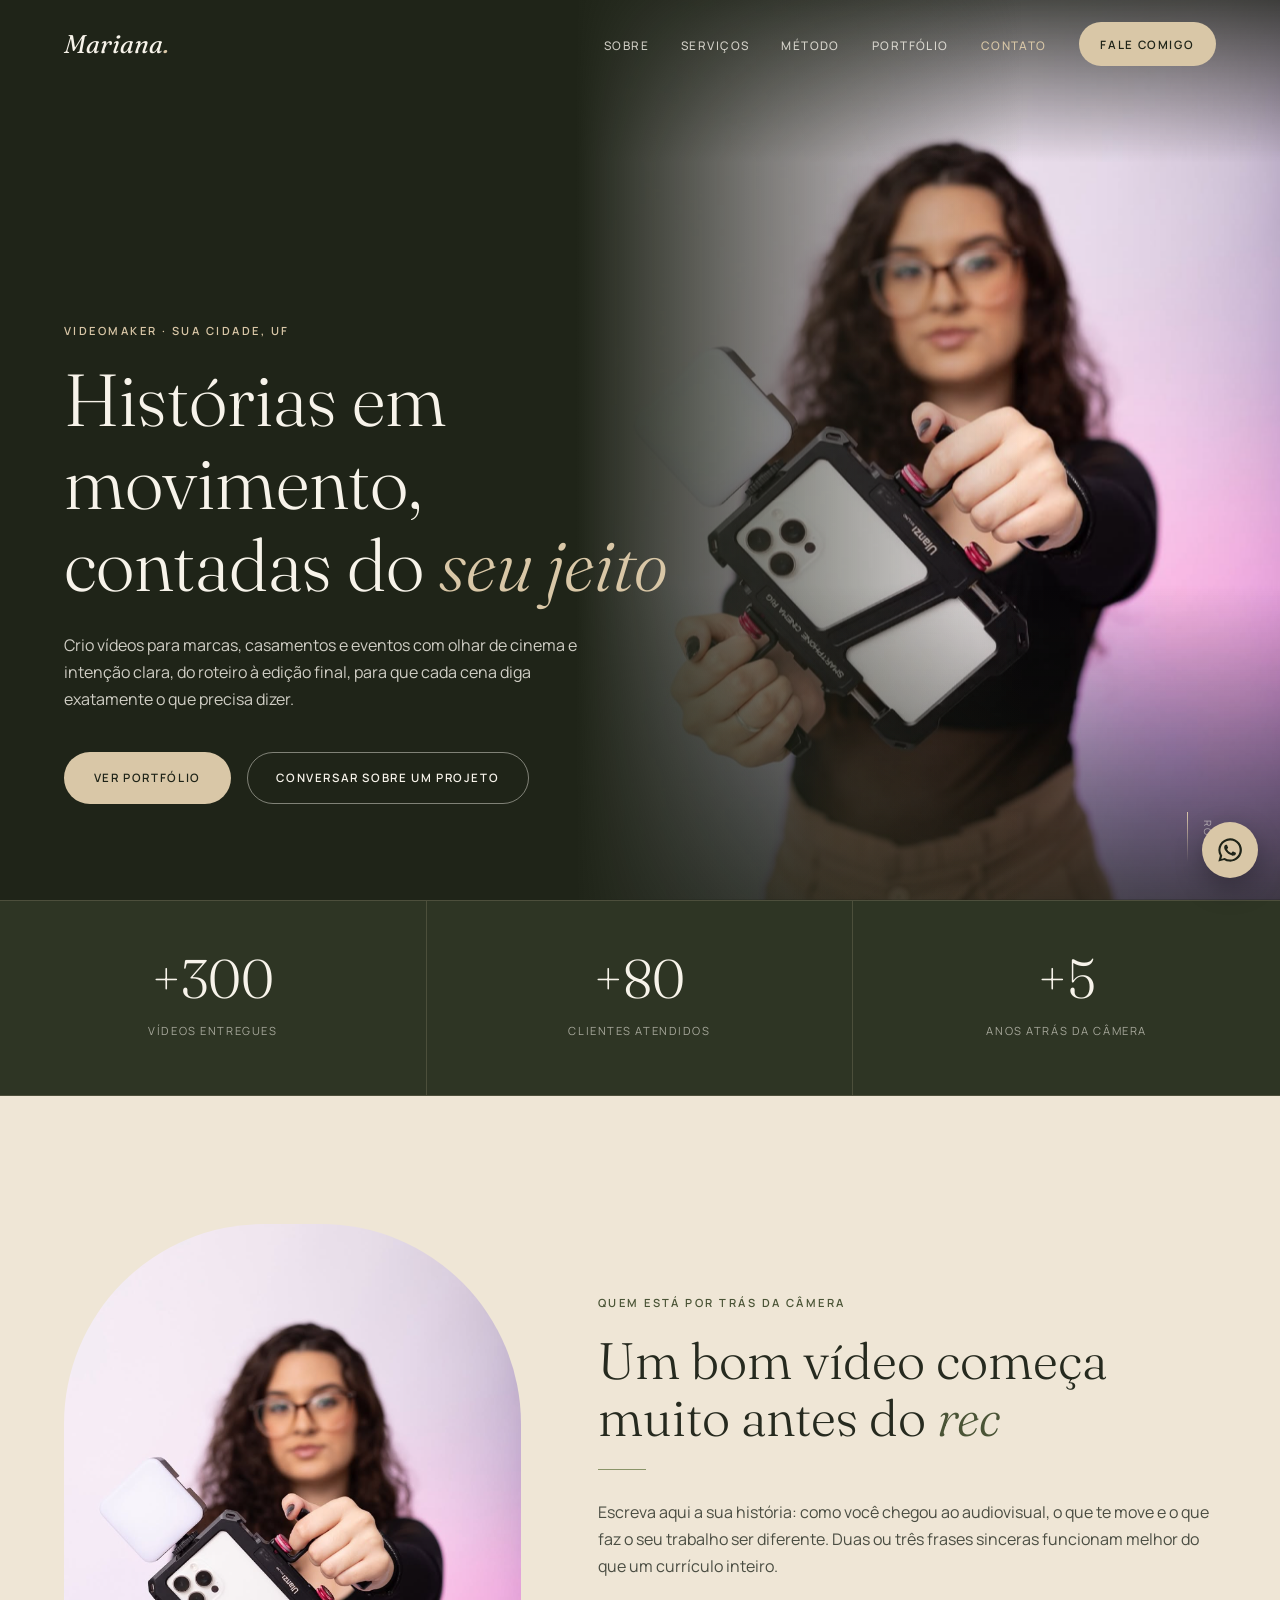
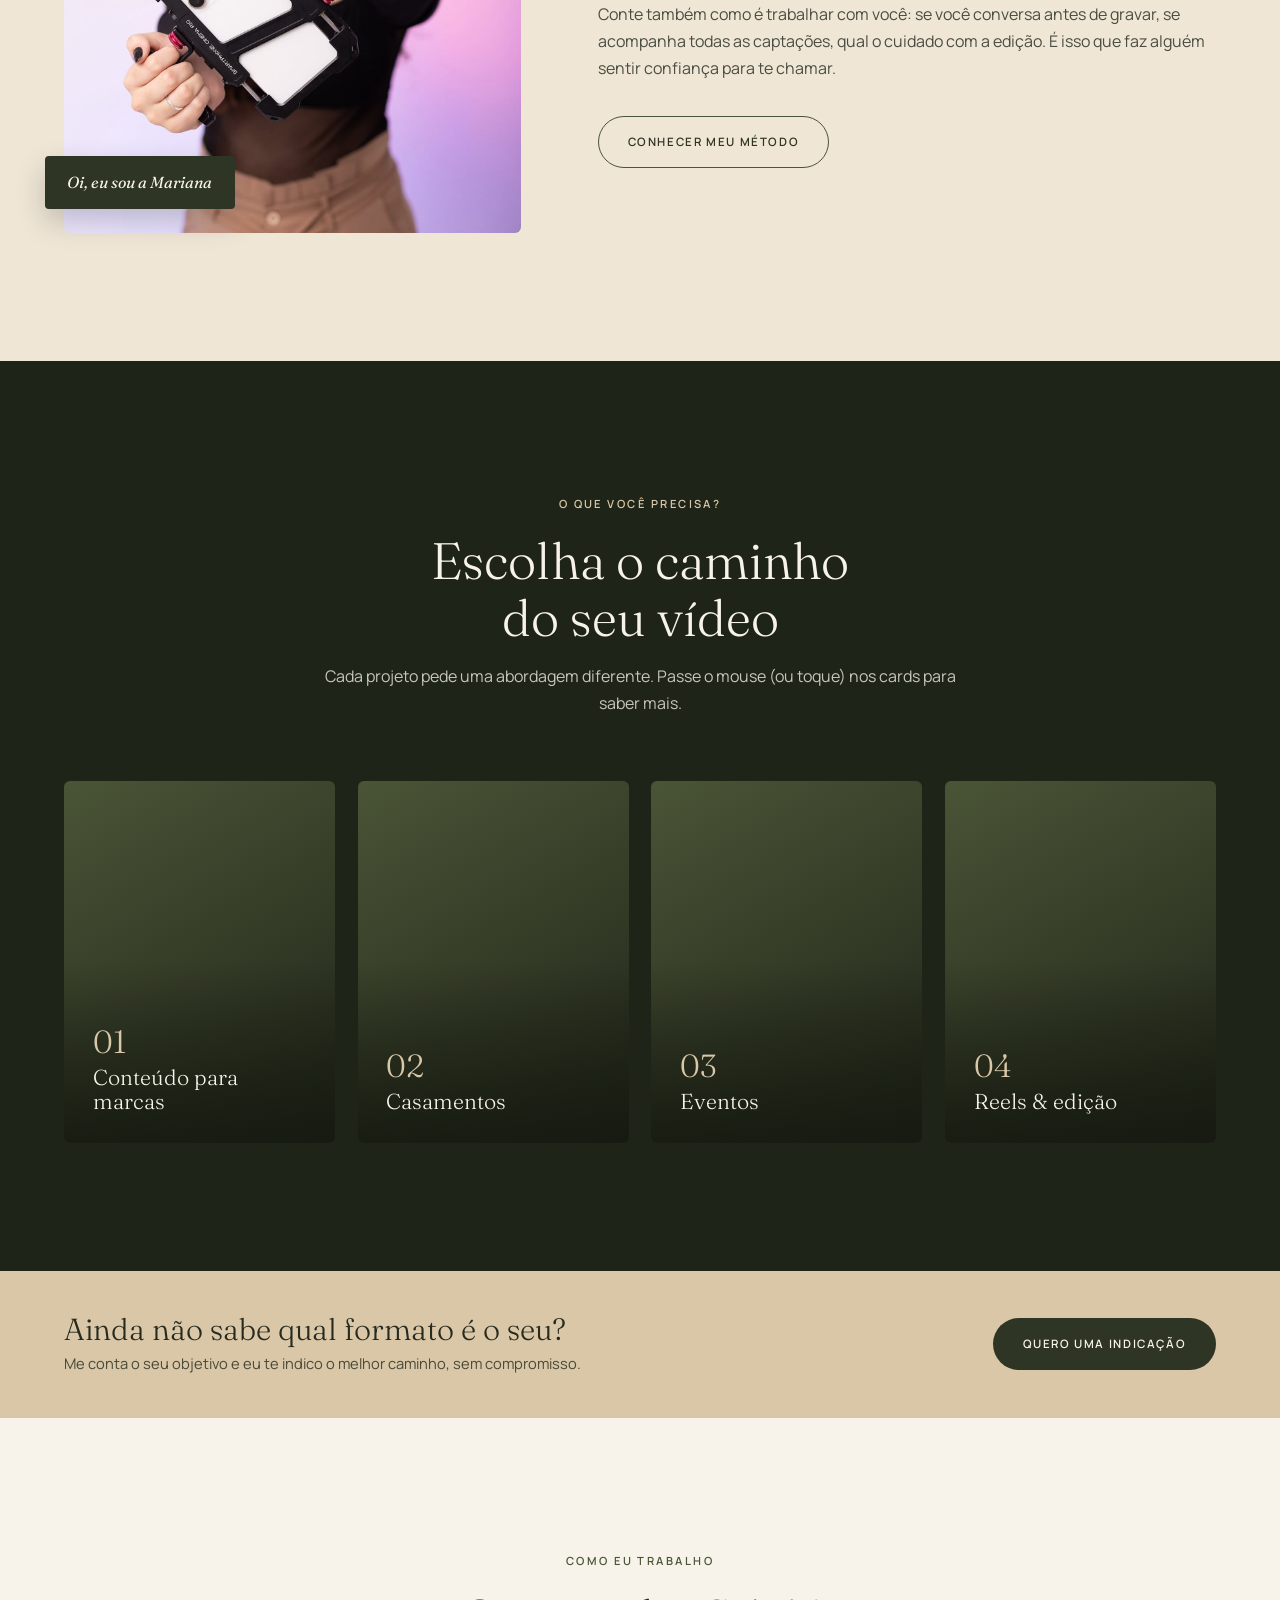
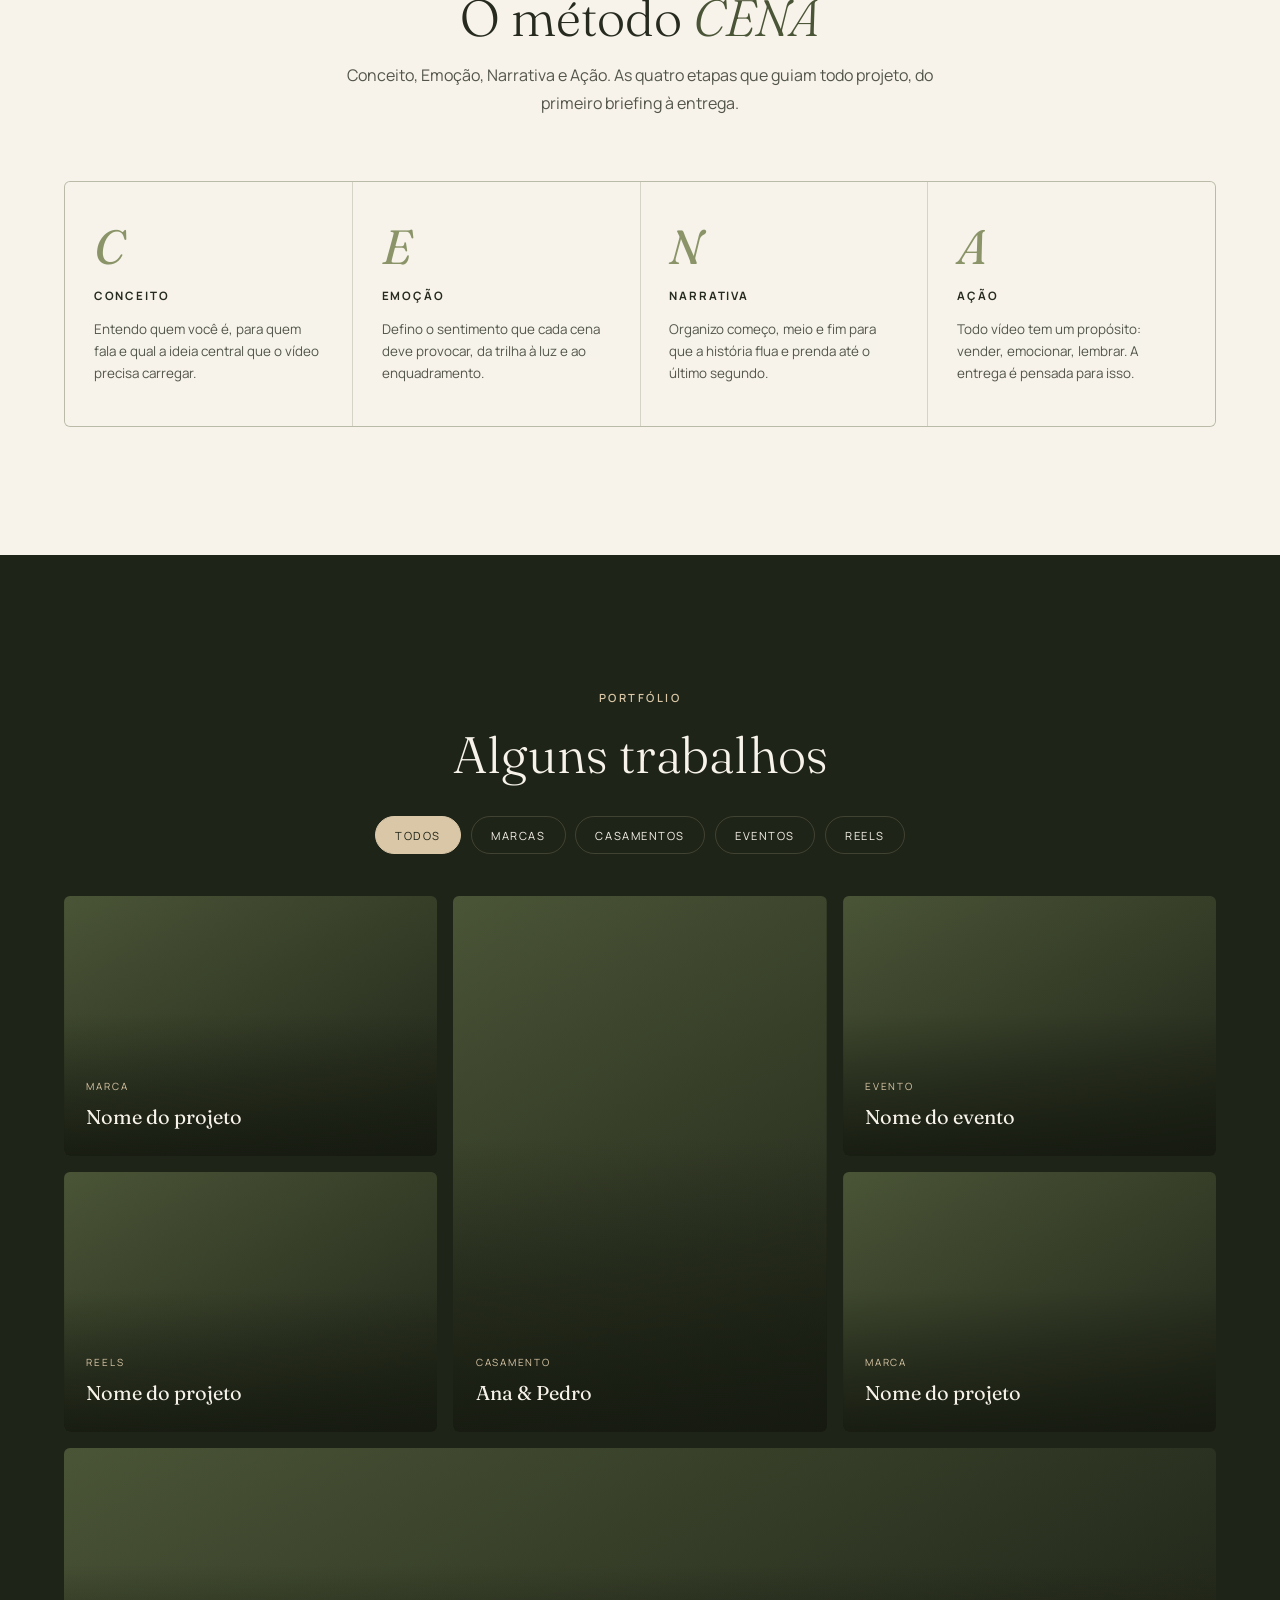
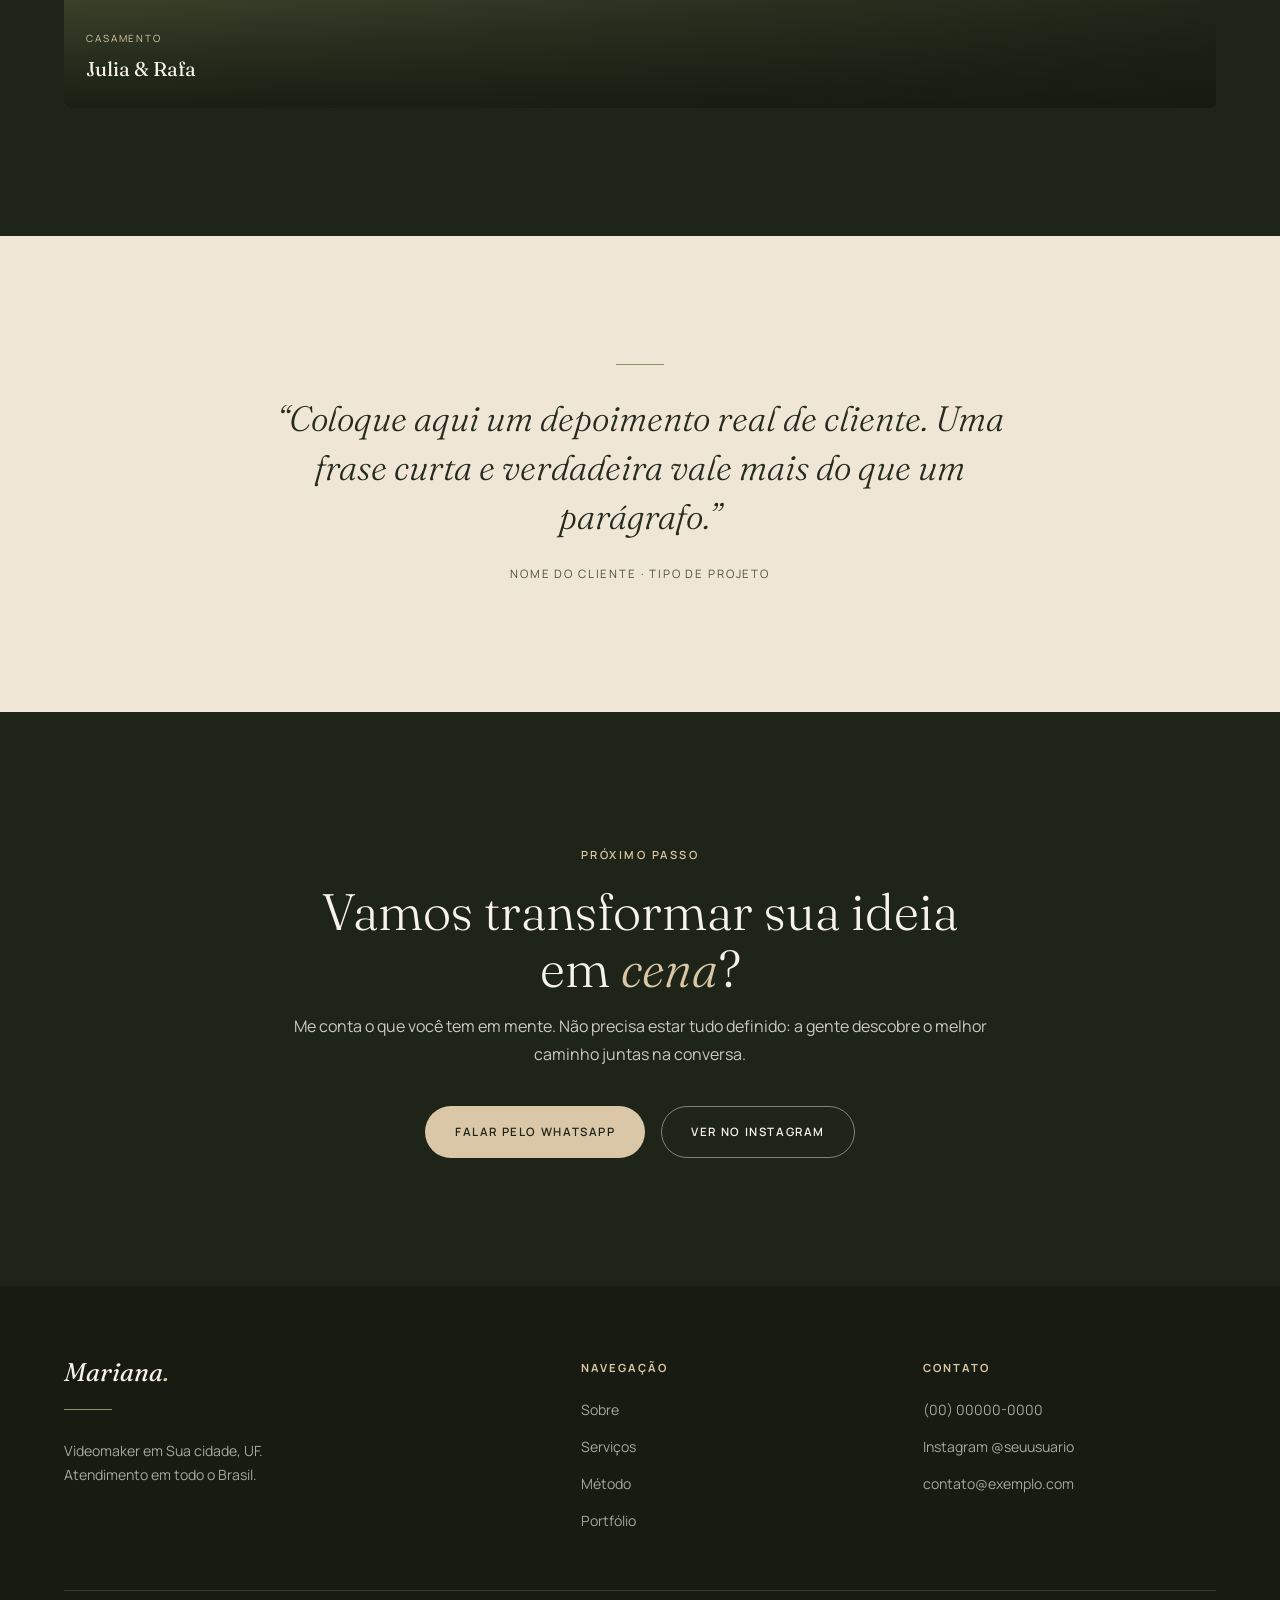
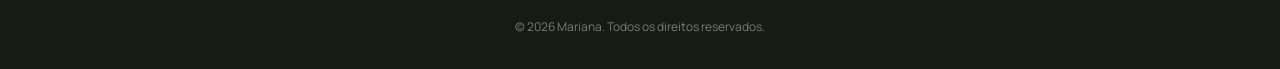
==== index.html @ c4ce1a70 "Cria portfólio da Mariana (videomaker) Site estático em HTML/CSS/JS inspirado na estrutura de mohana" ====
<!DOCTYPE html>
<html lang="pt-BR">
<head>
<meta charset="UTF-8">
<meta name="viewport" content="width=device-width, initial-scale=1.0">
<title>Mariana · Videomaker</title>
<meta name="description" content="Mariana, videomaker. Vídeos com narrativa, emoção e propósito para marcas, casamentos e eventos.">
<link rel="preconnect" href="https://fonts.googleapis.com">
<link rel="preconnect" href="https://fonts.gstatic.com" crossorigin>
<link href="https://fonts.googleapis.com/css2?family=Fraunces:ital,opsz,wght@0,9..144,300;0,9..144,400;1,9..144,300;1,9..144,400&family=Manrope:wght@300;400;500;600;700&display=swap" rel="stylesheet">
<link rel="stylesheet" href="css/style.css">
</head>
<body>

<!-- ============ CONFIGURAÇÃO RÁPIDA ============
  WhatsApp: troque o número em js/main.js (const WHATSAPP)
  Fotos: coloque os arquivos na pasta /fotos com os nomes usados abaixo
  ============================================== -->

<nav id="navbar">
  <a class="nav-logo" href="#inicio">Mariana<span>.</span></a>
  <button class="menu-toggle" id="menuToggle" aria-label="Abrir menu" aria-expanded="false"><span></span><span></span><span></span></button>
  <ul class="nav-links" id="navLinks">
    <li><a href="#sobre">Sobre</a></li>
    <li><a href="#servicos">Serviços</a></li>
    <li><a href="#metodo">Método</a></li>
    <li><a href="#portfolio">Portfólio</a></li>
    <li><a href="#contato">Contato</a></li>
    <li><a href="#" class="btn btn-areia" data-wa="Oi Mariana, vim pelo site e queria conversar sobre um vídeo">Fale comigo</a></li>
  </ul>
</nav>

<!-- HERO -->
<header class="hero" id="inicio">
  <div class="hero-bg foto" data-img="fotos/mariana.png"></div>
  <div class="hero-conteudo reveal">
    <span class="label">Videomaker · Sua cidade, UF</span>
    <h1>Histórias em movimento,<br>contadas do <em>seu jeito</em></h1>
    <p>Crio vídeos para marcas, casamentos e eventos com olhar de cinema e intenção clara, do roteiro à edição final, para que cada cena diga exatamente o que precisa dizer.</p>
    <div class="hero-acoes">
      <a class="btn btn-areia" href="#portfolio">Ver portfólio</a>
      <a class="btn btn-outline" href="#" data-wa="Oi Mariana, vim pelo site e tenho um projeto em mente">Conversar sobre um projeto</a>
    </div>
  </div>
  <a class="hero-scroll" href="#numeros" aria-label="Rolar para baixo">Role</a>
</header>

<!-- NÚMEROS -->
<section class="numeros" id="numeros">
  <div class="numero-item reveal"><strong data-count="300">+300</strong><span>Vídeos entregues</span></div>
  <div class="numero-item reveal"><strong data-count="80">+80</strong><span>Clientes atendidos</span></div>
  <div class="numero-item reveal"><strong data-count="5">+5</strong><span>Anos atrás da câmera</span></div>
</section>

<!-- SOBRE -->
<section class="secao secao-areia" id="sobre">
  <div class="container sobre">
    <div class="sobre-foto foto reveal" data-img="fotos/mariana.png"><span class="sobre-tag">Oi, eu sou a Mariana</span></div>
    <div class="sobre-texto reveal">
      <span class="label escuro">Quem está por trás da câmera</span>
      <h2>Um bom vídeo começa muito antes do <em>rec</em></h2>
      <div class="linha"></div>
      <p>Escreva aqui a sua história: como você chegou ao audiovisual, o que te move e o que faz o seu trabalho ser diferente. Duas ou três frases sinceras funcionam melhor do que um currículo inteiro.</p>
      <p>Conte também como é trabalhar com você: se você conversa antes de gravar, se acompanha todas as captações, qual o cuidado com a edição. É isso que faz alguém sentir confiança para te chamar.</p>
      <a class="btn btn-outline-escuro" href="#metodo">Conhecer meu método</a>
    </div>
  </div>
</section>

<!-- SERVIÇOS -->
<section class="secao secao-escura" id="servicos">
  <div class="container">
    <div class="intro reveal">
      <span class="label">O que você precisa?</span>
      <h2>Escolha o caminho<br>do seu vídeo</h2>
      <p>Cada projeto pede uma abordagem diferente. Passe o mouse (ou toque) nos cards para saber mais.</p>
    </div>
    <div class="cards">
      <a class="card reveal" href="#portfolio" data-filtro="marcas">
        <div class="card-img foto" data-img="fotos/servico-marcas.jpg"></div>
        <div class="card-conteudo">
          <div class="card-num">01</div>
          <h3>Conteúdo para marcas</h3>
          <div class="card-extra">
            <p>Vídeos recorrentes para redes sociais e campanhas, com roteiro e edição pensados para posicionar o seu negócio.</p>
            <span class="card-link">Ver trabalhos <svg width="14" height="14" viewBox="0 0 16 16" fill="none"><path d="M3 8h10M9 4l4 4-4 4" stroke="currentColor" stroke-width="1.3" stroke-linecap="round"/></svg></span>
          </div>
        </div>
      </a>
      <a class="card reveal" href="#portfolio" data-filtro="casamentos">
        <div class="card-img foto" data-img="fotos/servico-casamentos.jpg"></div>
        <div class="card-conteudo">
          <div class="card-num">02</div>
          <h3>Casamentos</h3>
          <div class="card-extra">
            <p>Um filme do seu dia, com a emoção, o som e o ritmo de cada momento, para reviver quantas vezes quiser.</p>
            <span class="card-link">Ver trabalhos <svg width="14" height="14" viewBox="0 0 16 16" fill="none"><path d="M3 8h10M9 4l4 4-4 4" stroke="currentColor" stroke-width="1.3" stroke-linecap="round"/></svg></span>
          </div>
        </div>
      </a>
      <a class="card reveal" href="#portfolio" data-filtro="eventos">
        <div class="card-img foto" data-img="fotos/servico-eventos.jpg"></div>
        <div class="card-conteudo">
          <div class="card-num">03</div>
          <h3>Eventos</h3>
          <div class="card-extra">
            <p>Corporativos, formaturas e celebrações registrados com a atmosfera real de quem estava lá.</p>
            <span class="card-link">Ver trabalhos <svg width="14" height="14" viewBox="0 0 16 16" fill="none"><path d="M3 8h10M9 4l4 4-4 4" stroke="currentColor" stroke-width="1.3" stroke-linecap="round"/></svg></span>
          </div>
        </div>
      </a>
      <a class="card reveal" href="#portfolio" data-filtro="reels">
        <div class="card-img foto" data-img="fotos/servico-reels.jpg"></div>
        <div class="card-conteudo">
          <div class="card-num">04</div>
          <h3>Reels &amp; edição</h3>
          <div class="card-extra">
            <p>Já tem o material bruto? Eu edito com cortes, trilha e legendas para prender a atenção desde o primeiro segundo.</p>
            <span class="card-link">Ver trabalhos <svg width="14" height="14" viewBox="0 0 16 16" fill="none"><path d="M3 8h10M9 4l4 4-4 4" stroke="currentColor" stroke-width="1.3" stroke-linecap="round"/></svg></span>
          </div>
        </div>
      </a>
    </div>
  </div>
</section>

<!-- BANNER -->
<div class="banner reveal">
  <div>
    <h3>Ainda não sabe qual formato é o seu?</h3>
    <p>Me conta o seu objetivo e eu te indico o melhor caminho, sem compromisso.</p>
  </div>
  <a href="#" class="btn btn-oliva" data-wa="Oi Mariana, ainda não sei qual formato de vídeo preciso. Pode me ajudar?">Quero uma indicação</a>
</div>

<!-- MÉTODO -->
<section class="secao secao-clara" id="metodo">
  <div class="container">
    <div class="intro reveal">
      <span class="label escuro">Como eu trabalho</span>
      <h2>O método <em>CENA</em></h2>
      <p>Conceito, Emoção, Narrativa e Ação. As quatro etapas que guiam todo projeto, do primeiro briefing à entrega.</p>
    </div>
    <div class="metodo-grid reveal">
      <div class="metodo-item"><div class="metodo-letra">C</div><div class="metodo-palavra">Conceito</div><p>Entendo quem você é, para quem fala e qual a ideia central que o vídeo precisa carregar.</p></div>
      <div class="metodo-item"><div class="metodo-letra">E</div><div class="metodo-palavra">Emoção</div><p>Defino o sentimento que cada cena deve provocar, da trilha à luz e ao enquadramento.</p></div>
      <div class="metodo-item"><div class="metodo-letra">N</div><div class="metodo-palavra">Narrativa</div><p>Organizo começo, meio e fim para que a história flua e prenda até o último segundo.</p></div>
      <div class="metodo-item"><div class="metodo-letra">A</div><div class="metodo-palavra">Ação</div><p>Todo vídeo tem um propósito: vender, emocionar, lembrar. A entrega é pensada para isso.</p></div>
    </div>
  </div>
</section>

<!-- PORTFÓLIO -->
<section class="secao secao-escura" id="portfolio">
  <div class="container">
    <div class="intro reveal">
      <span class="label">Portfólio</span>
      <h2>Alguns trabalhos</h2>
    </div>
    <div class="filtros reveal" role="tablist">
      <button class="filtro ativo" data-filtro="todos">Todos</button>
      <button class="filtro" data-filtro="marcas">Marcas</button>
      <button class="filtro" data-filtro="casamentos">Casamentos</button>
      <button class="filtro" data-filtro="eventos">Eventos</button>
      <button class="filtro" data-filtro="reels">Reels</button>
    </div>
    <!-- Para cada vídeo: data-video = link de incorporação do YouTube/Vimeo (ex.: https://www.youtube.com/embed/ID) -->
    <div class="galeria">
      <button class="item foto reveal" data-cat="marcas" data-video="" data-img="fotos/trabalho-1.jpg"><span class="item-info"><small>Marca</small>Nome do projeto</span><span class="play"></span></button>
      <button class="item item-alto foto reveal" data-cat="casamentos" data-video="" data-img="fotos/trabalho-2.jpg"><span class="item-info"><small>Casamento</small>Ana &amp; Pedro</span><span class="play"></span></button>
      <button class="item foto reveal" data-cat="eventos" data-video="" data-img="fotos/trabalho-3.jpg"><span class="item-info"><small>Evento</small>Nome do evento</span><span class="play"></span></button>
      <button class="item foto reveal" data-cat="reels" data-video="" data-img="fotos/trabalho-4.jpg"><span class="item-info"><small>Reels</small>Nome do projeto</span><span class="play"></span></button>
      <button class="item foto reveal" data-cat="marcas" data-video="" data-img="fotos/trabalho-5.jpg"><span class="item-info"><small>Marca</small>Nome do projeto</span><span class="play"></span></button>
      <button class="item item-largo foto reveal" data-cat="casamentos" data-video="" data-img="fotos/trabalho-6.jpg"><span class="item-info"><small>Casamento</small>Julia &amp; Rafa</span><span class="play"></span></button>
    </div>
  </div>
</section>

<!-- DEPOIMENTO -->
<section class="secao secao-areia">
  <div class="container">
    <figure class="depoimento reveal">
      <div class="linha centro"></div>
      <blockquote>“Coloque aqui um depoimento real de cliente. Uma frase curta e verdadeira vale mais do que um parágrafo.”</blockquote>
      <figcaption>Nome do cliente · Tipo de projeto</figcaption>
    </figure>
  </div>
</section>

<!-- CTA FINAL -->
<section class="secao secao-escura" id="contato">
  <div class="container cta reveal">
    <span class="label">Próximo passo</span>
    <h2>Vamos transformar sua ideia<br>em <em>cena</em>?</h2>
    <p>Me conta o que você tem em mente. Não precisa estar tudo definido: a gente descobre o melhor caminho juntas na conversa.</p>
    <div class="cta-acoes">
      <a href="#" class="btn btn-areia" data-wa="Oi Mariana, vim pelo site e quero conversar sobre um projeto">Falar pelo WhatsApp</a>
      <a href="https://www.instagram.com/" target="_blank" rel="noopener" class="btn btn-outline">Ver no Instagram</a>
    </div>
  </div>
</section>

<footer>
  <div class="footer-grid">
    <div>
      <h3 class="footer-logo">Mariana<span>.</span></h3>
      <div class="linha"></div>
      <p>Videomaker em Sua cidade, UF.<br>Atendimento em todo o Brasil.</p>
    </div>
    <nav>
      <h4>Navegação</h4>
      <ul>
        <li><a href="#sobre">Sobre</a></li>
        <li><a href="#servicos">Serviços</a></li>
        <li><a href="#metodo">Método</a></li>
        <li><a href="#portfolio">Portfólio</a></li>
      </ul>
    </nav>
    <div>
      <h4>Contato</h4>
      <ul>
        <li><a href="#" data-wa="Oi Mariana, vim pelo site">(00) 00000-0000</a></li>
        <li><a href="https://www.instagram.com/" target="_blank" rel="noopener">Instagram @seuusuario</a></li>
        <li><a href="mailto:contato@exemplo.com">contato@exemplo.com</a></li>
      </ul>
    </div>
  </div>
  <div class="footer-bottom">© <span id="ano">2026</span> Mariana. Todos os direitos reservados.</div>
</footer>

<a href="#" class="whats" data-wa="Oi Mariana, vim pelo site e queria conversar" aria-label="Falar no WhatsApp">
  <svg viewBox="0 0 24 24" aria-hidden="true"><path d="M12 2a10 10 0 0 0-8.66 15l-1.32 4.82 4.94-1.3A10 10 0 1 0 12 2zm0 18.2a8.2 8.2 0 0 1-4.18-1.15l-.3-.18-2.93.77.78-2.86-.2-.3A8.2 8.2 0 1 1 12 20.2zm4.5-6.14c-.25-.12-1.46-.72-1.69-.8-.22-.08-.39-.12-.55.12-.16.25-.63.8-.78.97-.14.16-.29.18-.53.06-.25-.12-1.04-.38-1.97-1.22-.73-.65-1.22-1.45-1.37-1.7-.14-.24-.01-.37.11-.5.11-.1.25-.28.37-.43.12-.14.16-.24.24-.4.08-.17.04-.31-.02-.43-.06-.13-.55-1.34-.76-1.83-.2-.48-.4-.42-.55-.42h-.47a.9.9 0 0 0-.66.31c-.22.25-.87.85-.87 2.07s.89 2.4 1.01 2.57c.12.16 1.75 2.67 4.24 3.74.59.26 1.05.41 1.41.52.6.19 1.14.16 1.57.1.48-.07 1.46-.6 1.67-1.17.2-.58.2-1.07.14-1.17-.06-.1-.22-.17-.47-.29z"/></svg>
</a>

<!-- Modal de vídeo -->
<div class="modal" id="modal" aria-hidden="true">
  <button class="modal-fechar" id="modalFechar" aria-label="Fechar">×</button>
  <div class="modal-video" id="modalVideo"></div>
</div>

<script src="js/main.js"></script>
</body>
</html>
---- css/style.css ----
/* ===== Paleta: verde oliva & areia ===== */
:root {
  --oliva-escuro: #1f2418;
  --oliva: #2e3524;
  --oliva-medio: #4a5436;
  --oliva-claro: #8a9468;
  --areia: #d9c7a7;
  --areia-clara: #efe6d6;
  --creme: #f7f3ea;
  --texto-escuro: #262a1f;
  --serif: 'Fraunces', Georgia, serif;
  --sans: 'Manrope', system-ui, sans-serif;
  --t: 0.35s ease;
  --linha-clara: rgba(217, 199, 167, 0.18);
}

*, *::before, *::after { margin: 0; padding: 0; box-sizing: border-box; }
html { scroll-behavior: smooth; }
body { font-family: var(--sans); background: var(--oliva-escuro); color: var(--creme); line-height: 1.7; font-size: 16px; overflow-x: hidden; }
img { max-width: 100%; display: block; }
a { color: inherit; text-decoration: none; }
button { font: inherit; cursor: pointer; border: none; background: none; color: inherit; }

h1, h2, h3 { font-family: var(--serif); font-weight: 300; line-height: 1.12; }
h1 { font-size: clamp(2.5rem, 6vw, 4.6rem); }
h2 { font-size: clamp(2rem, 4.2vw, 3.2rem); margin-bottom: 1rem; }
h1 em, h2 em { font-style: italic; color: var(--areia); }
.secao-areia h2 em, .secao-clara h2 em { color: var(--oliva-medio); }

.container { width: min(1180px, 90%); margin: 0 auto; }
.secao { padding: clamp(5rem, 10vw, 8rem) 0; }
.secao-escura { background: var(--oliva-escuro); }
.secao-areia { background: var(--areia-clara); color: var(--texto-escuro); }
.secao-clara { background: var(--creme); color: var(--texto-escuro); }

.label { display: inline-block; font-size: 0.7rem; font-weight: 600; letter-spacing: 0.22em; text-transform: uppercase; color: var(--areia); margin-bottom: 1.2rem; }
.label.escuro { color: var(--oliva-medio); }
.linha { width: 48px; height: 1px; background: var(--oliva-claro); margin: 1.4rem 0 1.8rem; }
.linha.centro { margin: 0 auto 1.8rem; }

/* Fotos com fallback: se a imagem não existir, aparece o gradiente */
.foto { background-image: linear-gradient(150deg, var(--oliva-medio), var(--oliva-escuro)); background-size: cover; background-position: center; }

/* ===== Botões ===== */
.btn { display: inline-flex; align-items: center; justify-content: center; gap: 0.6rem; padding: 0.95rem 1.8rem; font-size: 0.72rem; font-weight: 600; letter-spacing: 0.14em; text-transform: uppercase; border-radius: 999px; transition: background var(--t), color var(--t), border-color var(--t), transform var(--t); border: 1px solid transparent; }
.btn:hover { transform: translateY(-2px); }
.btn-areia { background: var(--areia); color: var(--oliva-escuro); }
.btn-areia:hover { background: var(--creme); }
.btn-outline { border-color: rgba(247, 243, 234, 0.45); color: var(--creme); }
.btn-outline:hover { background: var(--creme); color: var(--oliva-escuro); }
.btn-outline-escuro { border-color: var(--oliva-medio); color: var(--oliva); }
.btn-outline-escuro:hover { background: var(--oliva); color: var(--creme); }
.btn-oliva { background: var(--oliva); color: var(--creme); }
.btn-oliva:hover { background: var(--oliva-escuro); }

/* ===== Navbar ===== */
#navbar { position: fixed; inset: 0 0 auto 0; z-index: 50; display: flex; align-items: center; justify-content: space-between; padding: 1.4rem 5%; transition: background var(--t), padding var(--t), backdrop-filter var(--t); }
#navbar.rolado { background: rgba(31, 36, 24, 0.9); backdrop-filter: blur(10px); padding: 0.9rem 5%; }
.nav-logo, .footer-logo { font-family: var(--serif); font-style: italic; font-size: 1.6rem; font-weight: 400; }
.nav-logo span, .footer-logo span { color: var(--areia); }
.nav-links { display: flex; align-items: center; gap: 2rem; list-style: none; }
.nav-links a:not(.btn) { font-size: 0.74rem; font-weight: 500; letter-spacing: 0.12em; text-transform: uppercase; opacity: 0.8; transition: opacity var(--t), color var(--t); }
.nav-links a:not(.btn):hover, .nav-links a.ativo { opacity: 1; color: var(--areia); }
.nav-links .btn { padding: 0.7rem 1.3rem; }
.menu-toggle { display: none; flex-direction: column; gap: 6px; width: 30px; z-index: 60; }
.menu-toggle span { height: 1.5px; background: var(--creme); transition: transform var(--t), opacity var(--t); }
.menu-toggle.aberto span:nth-child(1) { transform: translateY(7.5px) rotate(45deg); }
.menu-toggle.aberto span:nth-child(2) { opacity: 0; }
.menu-toggle.aberto span:nth-child(3) { transform: translateY(-7.5px) rotate(-45deg); }

/* ===== Hero ===== */
.hero { min-height: 100vh; min-height: 100svh; display: flex; align-items: flex-end; position: relative; overflow: hidden; }
.hero-bg { position: absolute; inset: 0; background-position: center 25%; animation: zoom 18s ease-out forwards; }
.hero::after { content: ''; position: absolute; inset: 0; background: linear-gradient(0deg, rgba(20, 24, 15, 0.94) 0%, rgba(31, 36, 24, 0.55) 45%, rgba(31, 36, 24, 0.3) 100%); }
/* Desktop: foto ocupa o lado direito e se funde ao verde à esquerda */
@media (min-width: 901px) {
  .hero-bg { left: 45%; background-position: center 30%; }
  .hero::after { background:
    linear-gradient(90deg, var(--oliva-escuro) 45%, rgba(31, 36, 24, 0.55) 60%, rgba(31, 36, 24, 0) 80%),
    linear-gradient(0deg, rgba(20, 24, 15, 0.7) 0%, transparent 35%),
    linear-gradient(180deg, rgba(20, 24, 15, 0.75) 0%, transparent 18%); }
}
/* Celular: escurece mais a parte de baixo para o texto ficar legível */
@media (max-width: 900px) {
  .hero::after { background: linear-gradient(0deg, rgba(20, 24, 15, 0.97) 0%, rgba(20, 24, 15, 0.85) 45%, rgba(31, 36, 24, 0.35) 75%, rgba(20, 24, 15, 0.6) 100%); }
}
@keyframes zoom { from { transform: scale(1.08); } to { transform: scale(1); } }
.hero-conteudo { position: relative; z-index: 2; padding: 9rem 5% 6rem; max-width: 820px; }
.hero-conteudo h1 { margin-bottom: 1.6rem; }
.hero-conteudo > p { color: rgba(247, 243, 234, 0.82); max-width: 52ch; margin-bottom: 2.4rem; }
.hero-acoes { display: flex; gap: 1rem; flex-wrap: wrap; }
.hero-scroll { position: absolute; z-index: 2; right: 5%; bottom: 2.4rem; display: flex; flex-direction: column; align-items: center; gap: 0.7rem; writing-mode: vertical-rl; font-size: 0.62rem; letter-spacing: 0.25em; text-transform: uppercase; color: rgba(247, 243, 234, 0.6); }
.hero-scroll::after { content: ''; width: 1px; height: 50px; background: linear-gradient(var(--areia), transparent); animation: pulso 2s ease-in-out infinite; }
@keyframes pulso { 50% { opacity: 0.3; } }

/* ===== Números ===== */
.numeros { display: grid; grid-template-columns: repeat(3, 1fr); background: var(--oliva); border-block: 1px solid var(--linha-clara); }
.numero-item { padding: 3.2rem 5%; text-align: center; border-right: 1px solid var(--linha-clara); }
.numero-item:last-child { border-right: none; }
.numero-item strong { display: block; font-family: var(--serif); font-weight: 300; font-size: clamp(2.4rem, 4.5vw, 3.4rem); line-height: 1; margin-bottom: 0.6rem; }
.numero-item span { font-size: 0.7rem; letter-spacing: 0.14em; text-transform: uppercase; color: rgba(247, 243, 234, 0.6); }

/* ===== Sobre ===== */
.sobre { display: grid; grid-template-columns: 0.85fr 1.15fr; gap: clamp(2.5rem, 6vw, 5.5rem); align-items: center; }
.sobre-foto { aspect-ratio: 3 / 4; border-radius: 200px 200px 6px 6px; position: relative; }
.sobre-tag { position: absolute; bottom: 1.5rem; left: -1.2rem; background: var(--oliva); color: var(--creme); font-family: var(--serif); font-style: italic; padding: 0.8rem 1.4rem; border-radius: 4px; box-shadow: 0 12px 30px rgba(0, 0, 0, 0.2); }
.sobre-texto p { margin-bottom: 1.3rem; color: #4a4d42; }
.sobre-texto .btn { margin-top: 0.8rem; }

/* ===== Intro de seção ===== */
.intro { text-align: center; max-width: 640px; margin: 0 auto 4rem; }
.intro p { opacity: 0.78; }

/* ===== Cards de serviço ===== */
.cards { display: grid; grid-template-columns: repeat(4, 1fr); gap: 1.4rem; }
.card { position: relative; aspect-ratio: 3 / 4; border-radius: 6px; overflow: hidden; display: flex; align-items: flex-end; padding: 1.8rem; }
.card-img { position: absolute; inset: 0; transition: transform 0.7s ease; }
.card:hover .card-img { transform: scale(1.07); }
.card::after { content: ''; position: absolute; inset: 0; background: linear-gradient(0deg, rgba(20, 24, 15, 0.82) 0%, transparent 50%); transition: background var(--t); }
.card:hover::after { background: linear-gradient(0deg, rgba(20, 24, 15, 0.95) 0%, rgba(20, 24, 15, 0.4) 60%, transparent 90%); }
.card-conteudo { position: relative; z-index: 2; }
.card-num { font-family: var(--serif); font-size: 2rem; font-weight: 300; color: var(--areia); line-height: 1; margin-bottom: 0.5rem; }
.card h3 { font-size: 1.35rem; }
.card-extra { max-height: 0; opacity: 0; overflow: hidden; transition: max-height 0.45s ease, opacity var(--t); }
.card:hover .card-extra, .card:focus-visible .card-extra { max-height: 240px; opacity: 1; }
.card-extra p { font-size: 0.82rem; line-height: 1.6; color: rgba(247, 243, 234, 0.82); margin: 0.9rem 0 1rem; }
.card-link { display: inline-flex; align-items: center; gap: 0.5rem; font-size: 0.66rem; font-weight: 600; letter-spacing: 0.14em; text-transform: uppercase; color: var(--areia); transition: gap var(--t); }
.card:hover .card-link { gap: 0.9rem; }
@media (hover: none) {
  .card-extra { max-height: 240px; opacity: 1; }
  .card::after { background: linear-gradient(0deg, rgba(20, 24, 15, 0.9) 0%, rgba(20, 24, 15, 0.2) 60%, transparent 100%); }
}

/* ===== Banner ===== */
.banner { display: flex; align-items: center; justify-content: space-between; gap: 2rem; flex-wrap: wrap; background: var(--areia); color: var(--texto-escuro); padding: 2.6rem 5%; }
.banner h3 { font-size: clamp(1.4rem, 2.6vw, 1.9rem); margin-bottom: 0.3rem; }
.banner p { font-size: 0.92rem; opacity: 0.8; }

/* ===== Método ===== */
.metodo-grid { display: grid; grid-template-columns: repeat(4, 1fr); gap: 1px; background: rgba(74, 84, 54, 0.2); border: 1px solid rgba(74, 84, 54, 0.2); border-radius: 6px; overflow: hidden; }
.metodo-item { background: var(--creme); padding: 2.6rem 1.8rem; transition: background var(--t), color var(--t); }
.metodo-item:hover { background: var(--oliva); color: var(--creme); }
.metodo-letra { font-family: var(--serif); font-style: italic; font-size: 3rem; line-height: 1; color: var(--oliva-claro); margin-bottom: 0.9rem; }
.metodo-item:hover .metodo-letra { color: var(--areia); }
.metodo-palavra { font-size: 0.72rem; font-weight: 700; letter-spacing: 0.16em; text-transform: uppercase; margin-bottom: 0.8rem; }
.metodo-item p { font-size: 0.84rem; line-height: 1.65; opacity: 0.78; }

/* ===== Portfólio ===== */
.filtros { display: flex; justify-content: center; flex-wrap: wrap; gap: 0.6rem; margin: -2rem 0 2.6rem; }
.filtro { padding: 0.55rem 1.2rem; border: 1px solid var(--linha-clara); border-radius: 999px; font-size: 0.7rem; letter-spacing: 0.14em; text-transform: uppercase; transition: background var(--t), color var(--t); }
.filtro:hover { border-color: var(--areia); }
.filtro.ativo { background: var(--areia); color: var(--oliva-escuro); border-color: var(--areia); }
.galeria { display: grid; grid-template-columns: repeat(3, 1fr); grid-auto-rows: 260px; gap: 1rem; }
.item { position: relative; border-radius: 6px; overflow: hidden; text-align: left; display: flex; align-items: flex-end; padding: 1.4rem; transition: opacity var(--t), transform var(--t); }
.item-alto { grid-row: span 2; }
.item-largo { grid-column: 1 / -1; }
.item.oculto { display: none; }
.item::after { content: ''; position: absolute; inset: 0; background: linear-gradient(0deg, rgba(20, 24, 15, 0.85), transparent 55%); transition: background var(--t); }
.item:hover::after { background: linear-gradient(0deg, rgba(20, 24, 15, 0.9), rgba(20, 24, 15, 0.35)); }
.item-info { position: relative; z-index: 2; font-family: var(--serif); font-size: 1.25rem; }
.item-info small { display: block; font-family: var(--sans); font-size: 0.62rem; letter-spacing: 0.18em; text-transform: uppercase; color: var(--areia); margin-bottom: 0.3rem; }
.play { position: absolute; z-index: 2; top: 50%; left: 50%; width: 60px; height: 60px; border-radius: 50%; border: 1px solid rgba(247, 243, 234, 0.7); transform: translate(-50%, -50%) scale(0.85); opacity: 0; transition: opacity var(--t), transform var(--t); }
.play::before { content: ''; position: absolute; top: 50%; left: 54%; transform: translate(-50%, -50%); border-left: 14px solid var(--creme); border-block: 9px solid transparent; }
.item:hover .play { opacity: 1; transform: translate(-50%, -50%) scale(1); }

/* ===== Depoimento ===== */
.depoimento { text-align: center; max-width: 760px; margin: 0 auto; }
.depoimento blockquote { font-family: var(--serif); font-style: italic; font-weight: 300; font-size: clamp(1.5rem, 3vw, 2.2rem); line-height: 1.4; margin-bottom: 1.4rem; }
.depoimento figcaption { font-size: 0.72rem; letter-spacing: 0.16em; text-transform: uppercase; color: var(--oliva-medio); }

/* ===== CTA ===== */
.cta { text-align: center; max-width: 700px; }
.cta p { opacity: 0.8; margin: 0 auto 2.4rem; }
.cta-acoes { display: flex; gap: 1rem; justify-content: center; flex-wrap: wrap; }

/* ===== Footer ===== */
footer { background: #171b11; padding: 4.5rem 5% 2rem; }
.footer-grid { display: grid; grid-template-columns: 1.6fr 1fr 1fr; gap: 3rem; max-width: 1180px; margin: 0 auto; }
footer h4 { font-size: 0.7rem; letter-spacing: 0.18em; text-transform: uppercase; color: var(--areia); margin-bottom: 1.2rem; }
footer ul { list-style: none; display: grid; gap: 0.6rem; }
footer p, footer li a { font-size: 0.88rem; color: rgba(247, 243, 234, 0.65); transition: color var(--t); }
footer li a:hover { color: var(--areia); }
.footer-bottom { max-width: 1180px; margin: 3.5rem auto 0; padding-top: 1.6rem; border-top: 1px solid var(--linha-clara); font-size: 0.75rem; color: rgba(247, 243, 234, 0.45); text-align: center; }

/* ===== WhatsApp flutuante ===== */
.whats { position: fixed; right: 1.4rem; bottom: 1.4rem; z-index: 40; width: 56px; height: 56px; border-radius: 50%; background: var(--areia); display: grid; place-items: center; box-shadow: 0 10px 28px rgba(0, 0, 0, 0.3); transition: transform var(--t); }
.whats:hover { transform: scale(1.08); }
.whats svg { width: 28px; height: 28px; fill: var(--oliva-escuro); }

/* ===== Modal ===== */
.modal { position: fixed; inset: 0; z-index: 100; background: rgba(15, 18, 11, 0.94); display: none; align-items: center; justify-content: center; padding: 5%; }
.modal.aberto { display: flex; }
.modal-video { width: min(1000px, 100%); aspect-ratio: 16 / 9; background: #000; border-radius: 6px; overflow: hidden; display: grid; place-items: center; color: rgba(247, 243, 234, 0.7); text-align: center; padding: 1rem; }
.modal-video iframe { width: 100%; height: 100%; border: 0; }
.modal-fechar { position: absolute; top: 1.2rem; right: 1.6rem; font-size: 2.4rem; line-height: 1; color: var(--creme); }

/* ===== Animação de entrada ===== */
.reveal { opacity: 0; transform: translateY(28px); transition: opacity 0.9s ease, transform 0.9s ease; }
.reveal.visivel { opacity: 1; transform: none; }
@media (prefers-reduced-motion: reduce) {
  html { scroll-behavior: auto; }
  .reveal { opacity: 1; transform: none; transition: none; }
  .hero-bg, .hero-scroll::after { animation: none; }
}

/* ===== Responsivo ===== */
@media (max-width: 1024px) {
  .cards { grid-template-columns: 1fr 1fr; }
  .metodo-grid { grid-template-columns: 1fr 1fr; }
}
@media (max-width: 900px) {
  .menu-toggle { display: flex; }
  .nav-links { position: fixed; inset: 0; flex-direction: column; justify-content: center; gap: 1.8rem; background: var(--oliva-escuro); transform: translateX(100%); transition: transform 0.45s ease; }
  .nav-links.aberto { transform: none; }
  .nav-links a:not(.btn) { font-size: 1rem; }
  .numeros { grid-template-columns: 1fr; }
  .numero-item { border-right: none; border-bottom: 1px solid var(--linha-clara); padding: 2.2rem 5%; }
  .numero-item:last-child { border-bottom: none; }
  .sobre { grid-template-columns: 1fr; }
  .sobre-foto { max-width: 420px; width: 100%; margin: 0 auto; }
  .sobre-tag { left: 1rem; }
  .galeria { grid-template-columns: 1fr 1fr; }
  .footer-grid { grid-template-columns: 1fr 1fr; }
  .footer-grid > div:first-child { grid-column: 1 / -1; }
}
@media (max-width: 600px) {
  .cards, .metodo-grid { grid-template-columns: 1fr; }
  .card { aspect-ratio: 4 / 3; }
  .hero-acoes { flex-direction: column; }
  .hero-scroll { display: none; }
  .galeria { grid-template-columns: 1fr; grid-auto-rows: 240px; }
  .item-alto, .item-largo { grid-row: auto; grid-column: auto; }
  .banner { flex-direction: column; align-items: flex-start; }
  .footer-grid { grid-template-columns: 1fr; }
}
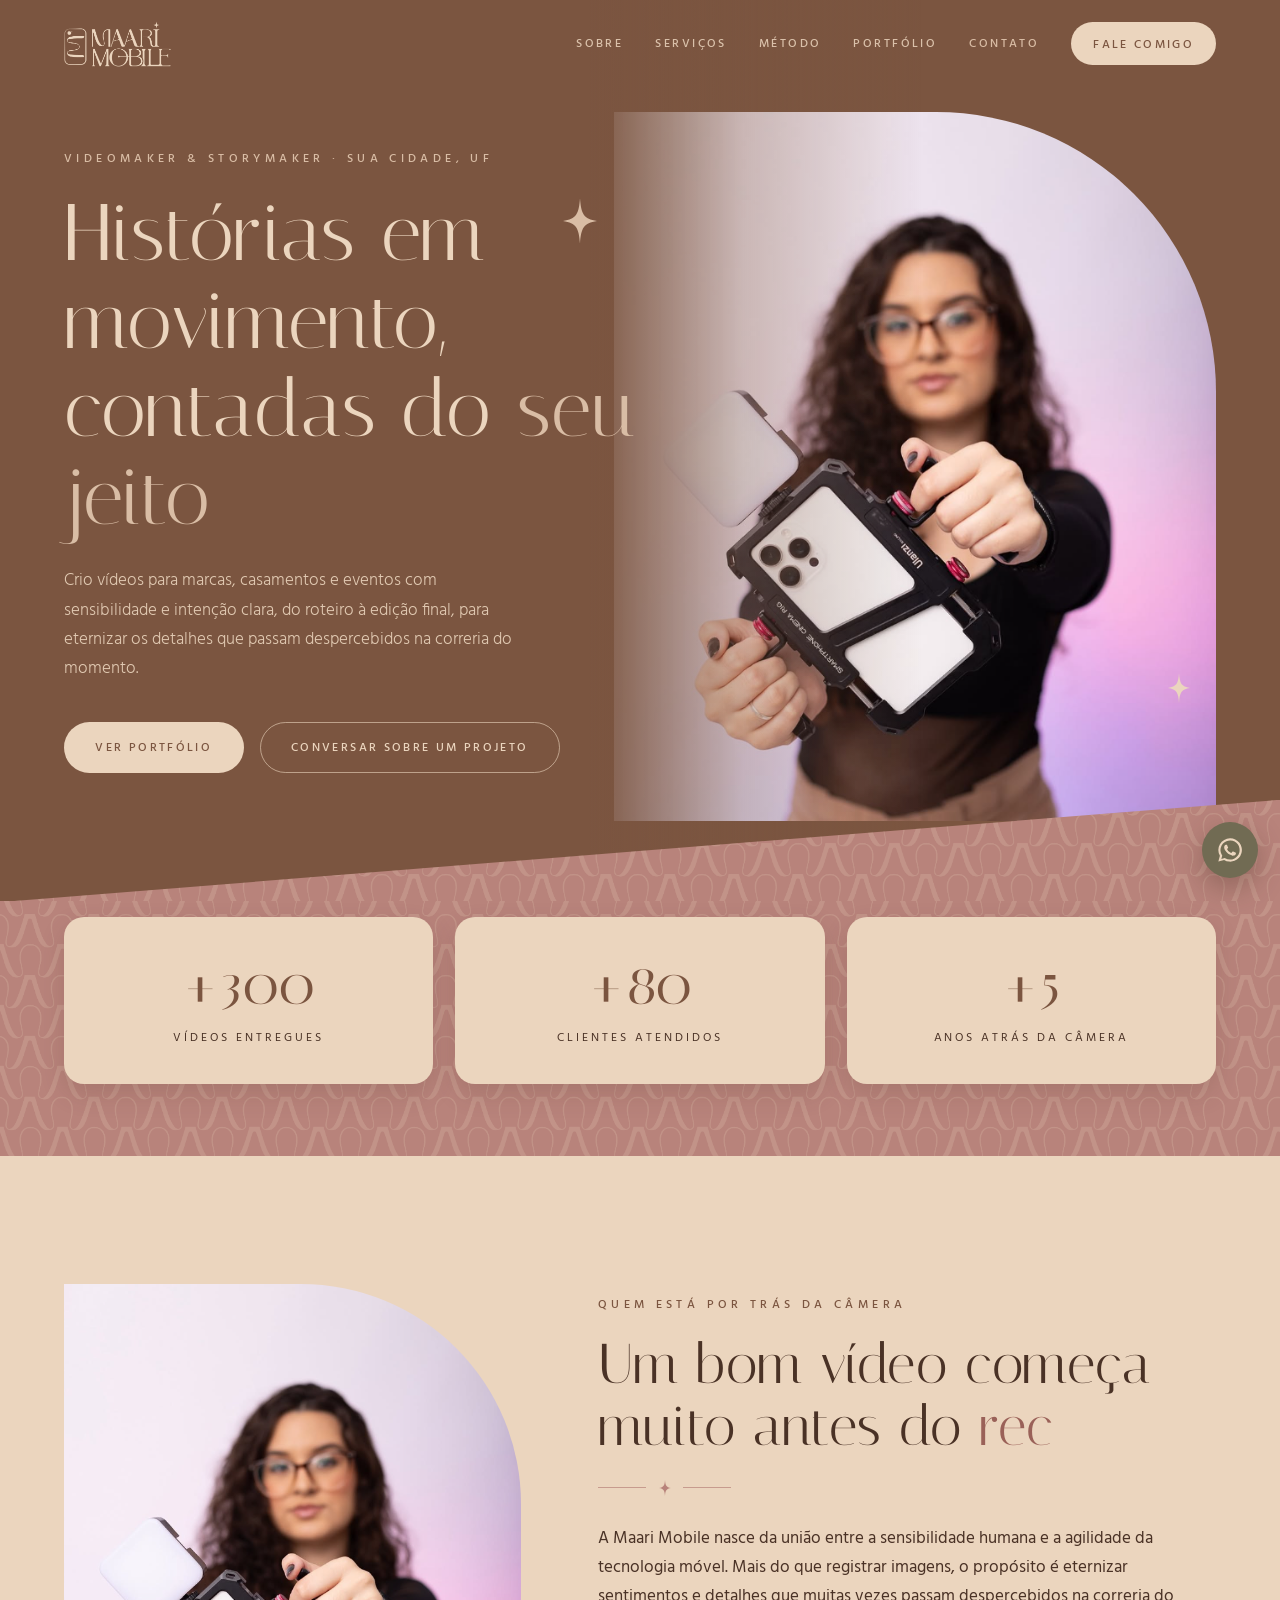
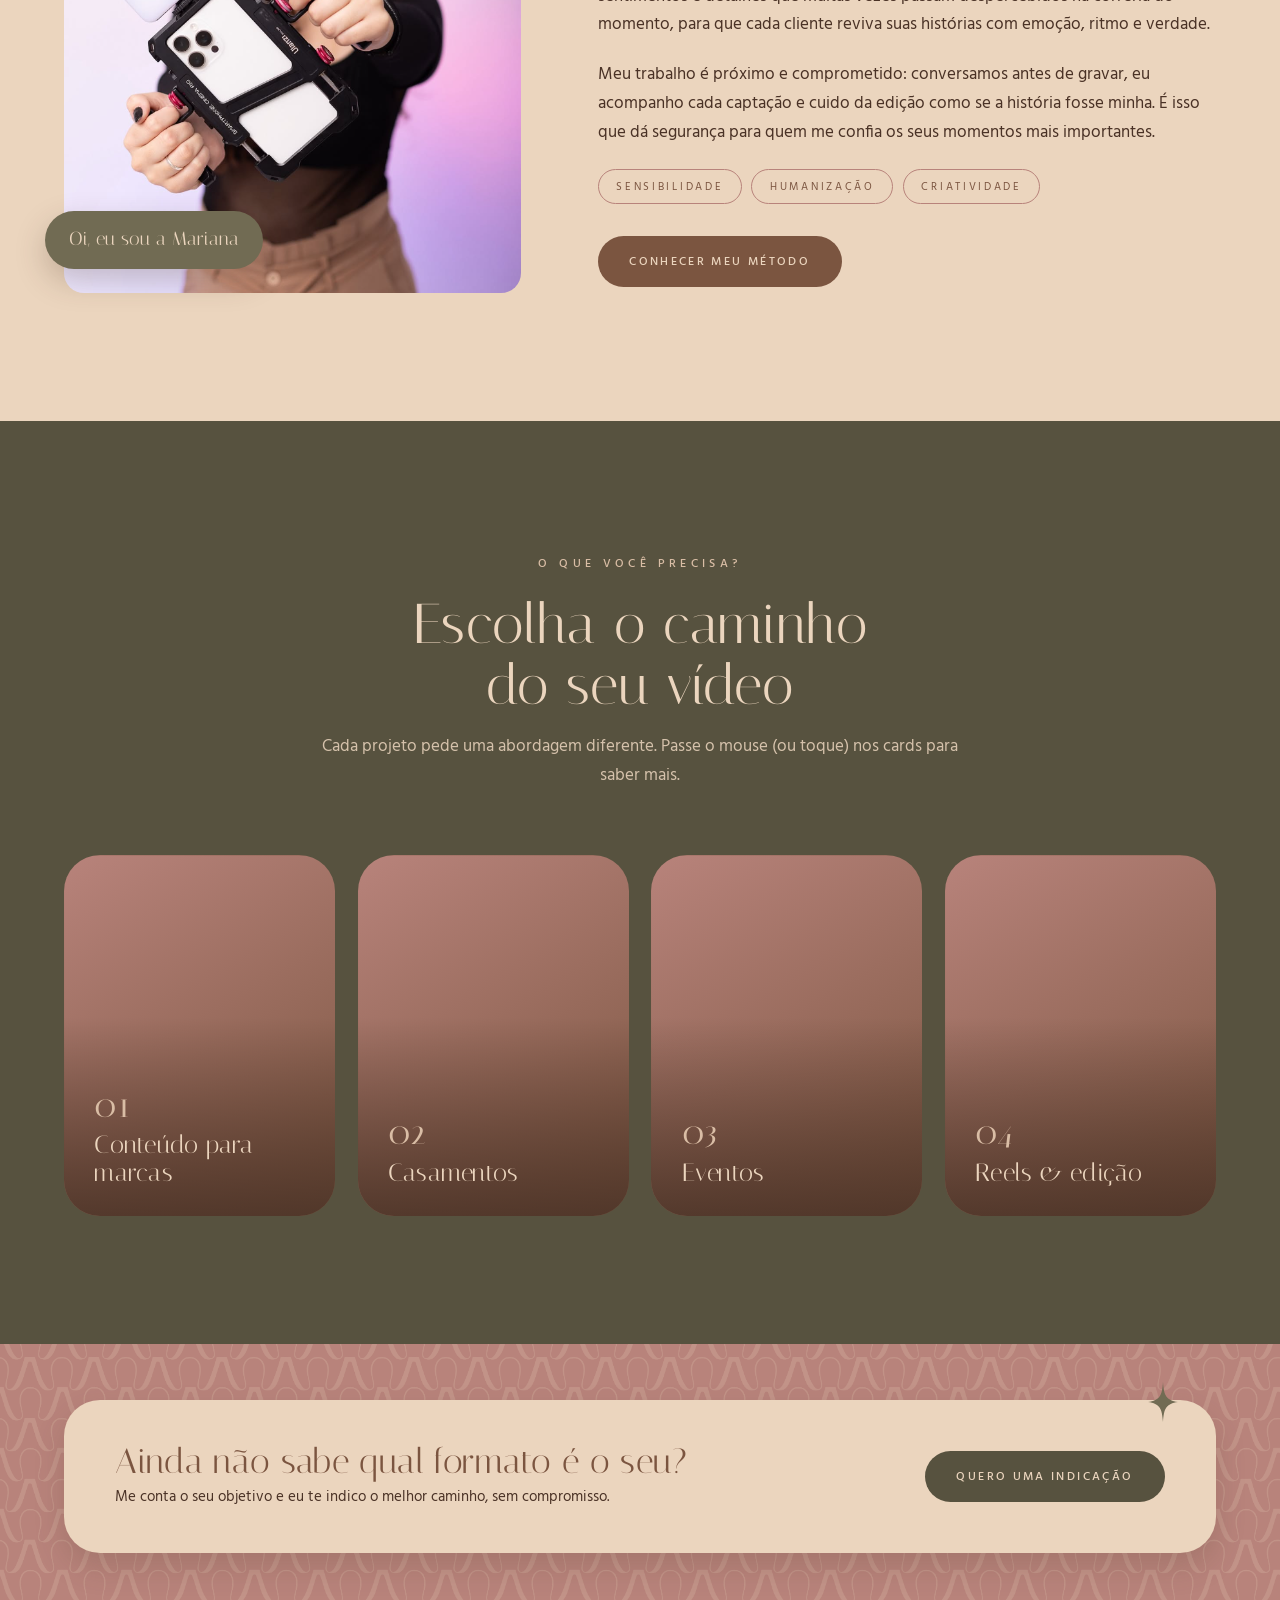
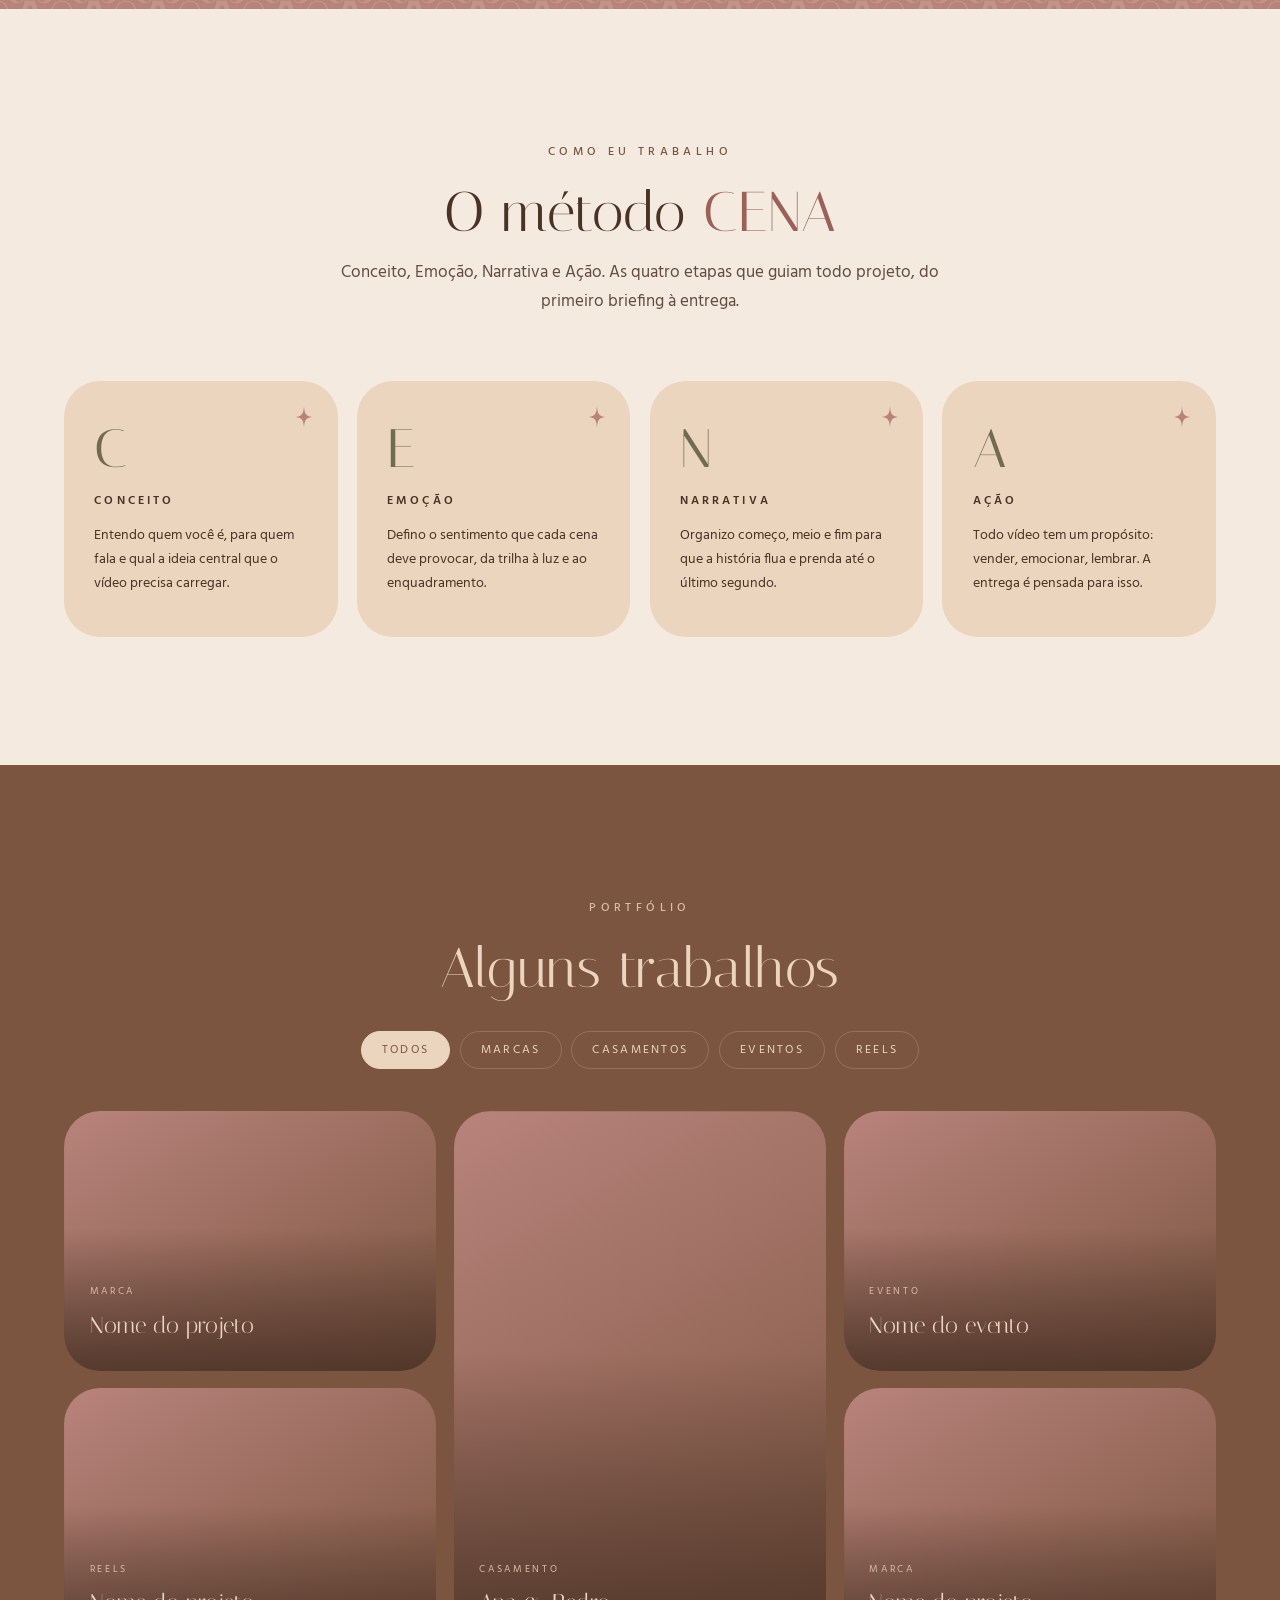
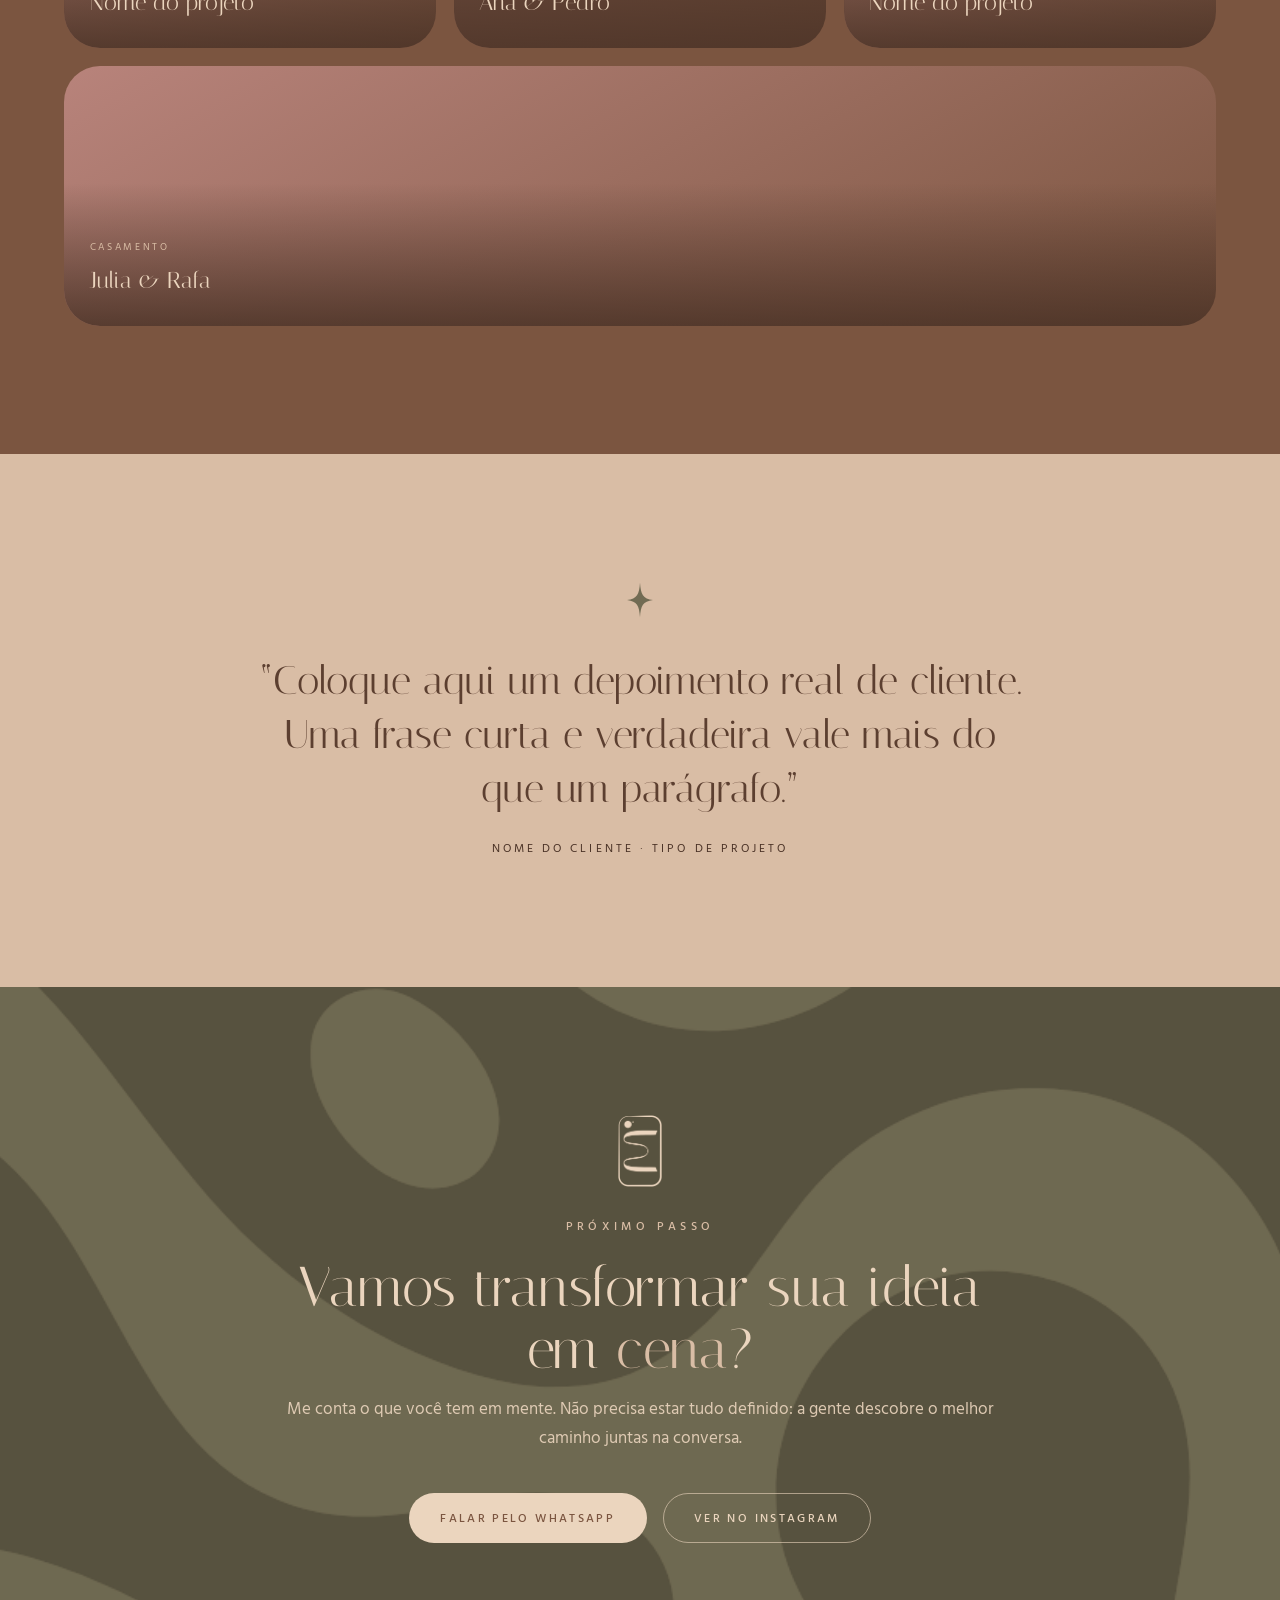
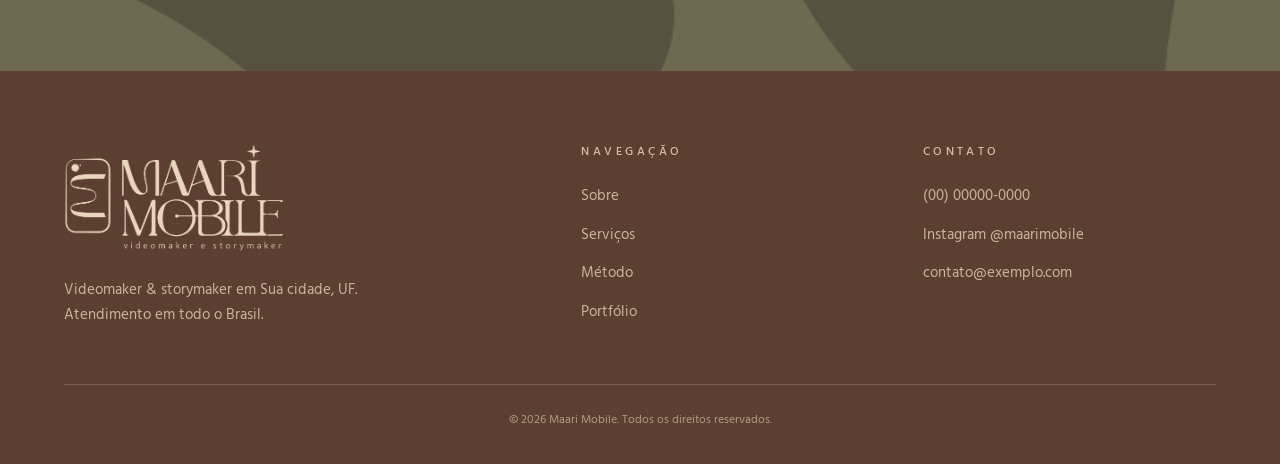
==== commit d21b1586: "feat: aplica identidade visual da Maari Mobile - Adiciona logos, ícone, padrão de arcos, textura e f" ====
--- a/index.html
+++ b/index.html
@@ -3,11 +3,14 @@
 <head>
 <meta charset="UTF-8">
 <meta name="viewport" content="width=device-width, initial-scale=1.0">
-<title>Mariana · Videomaker</title>
-<meta name="description" content="Mariana, videomaker. Vídeos com narrativa, emoção e propósito para marcas, casamentos e eventos.">
+<title>Maari Mobile · Videomaker &amp; Storymaker</title>
+<meta name="description" content="Maari Mobile, videomaker e storymaker. Vídeos com sensibilidade, humanização e criatividade para marcas, casamentos e eventos.">
+<meta name="theme-color" content="#7B5540">
+<link rel="icon" type="image/png" href="marca/favicon.png">
+<link rel="apple-touch-icon" href="marca/apple-touch-icon.png">
 <link rel="preconnect" href="https://fonts.googleapis.com">
 <link rel="preconnect" href="https://fonts.gstatic.com" crossorigin>
-<link href="https://fonts.googleapis.com/css2?family=Fraunces:ital,opsz,wght@0,9..144,300;0,9..144,400;1,9..144,300;1,9..144,400&family=Manrope:wght@300;400;500;600;700&display=swap" rel="stylesheet">
+<link href="https://fonts.googleapis.com/css2?family=Italiana&family=Hind:wght@300;400;500;600&display=swap" rel="stylesheet">
 <link rel="stylesheet" href="css/style.css">
 </head>
 <body>
@@ -15,10 +18,16 @@
 <!-- ============ CONFIGURAÇÃO RÁPIDA ============
   WhatsApp: troque o número em js/main.js (const WHATSAPP)
   Fotos: coloque os arquivos na pasta /fotos com os nomes usados abaixo
+  Identidade visual (logos, padrão, textura): pasta /marca
   ============================================== -->
 
+<!-- Estrela da marca (reutilizada com <use href="#estrela">) -->
+<svg width="0" height="0" style="position:absolute" aria-hidden="true">
+  <symbol id="estrela" viewBox="0 0 24 32"><path d="M12 0C12.8 11 14.5 14.6 24 16 14.5 17.4 12.8 21 12 32 11.2 21 9.5 17.4 0 16 9.5 14.6 11.2 11 12 0Z"/></symbol>
+</svg>
+
 <nav id="navbar">
-  <a class="nav-logo" href="#inicio">Mariana<span>.</span></a>
+  <a class="nav-logo" href="#inicio"><img src="marca/logo-nome.png" alt="Maari Mobile" width="817" height="350"></a>
   <button class="menu-toggle" id="menuToggle" aria-label="Abrir menu" aria-expanded="false"><span></span><span></span><span></span></button>
   <ul class="nav-links" id="navLinks">
     <li><a href="#sobre">Sobre</a></li>
@@ -26,49 +35,56 @@
     <li><a href="#metodo">Método</a></li>
     <li><a href="#portfolio">Portfólio</a></li>
     <li><a href="#contato">Contato</a></li>
-    <li><a href="#" class="btn btn-areia" data-wa="Oi Mariana, vim pelo site e queria conversar sobre um vídeo">Fale comigo</a></li>
+    <li><a href="#" class="btn btn-creme" data-wa="Oi Mariana, vim pelo site e queria conversar sobre um vídeo">Fale comigo</a></li>
   </ul>
 </nav>
 
 <!-- HERO -->
 <header class="hero" id="inicio">
   <div class="hero-bg foto" data-img="fotos/mariana.png"></div>
+  <svg class="estrela hero-estrela e1" aria-hidden="true"><use href="#estrela"/></svg>
+  <svg class="estrela hero-estrela e2" aria-hidden="true"><use href="#estrela"/></svg>
   <div class="hero-conteudo reveal">
-    <span class="label">Videomaker · Sua cidade, UF</span>
+    <span class="label">Videomaker &amp; Storymaker · Sua cidade, UF</span>
     <h1>Histórias em movimento,<br>contadas do <em>seu jeito</em></h1>
-    <p>Crio vídeos para marcas, casamentos e eventos com olhar de cinema e intenção clara, do roteiro à edição final, para que cada cena diga exatamente o que precisa dizer.</p>
+    <p>Crio vídeos para marcas, casamentos e eventos com sensibilidade e intenção clara, do roteiro à edição final, para eternizar os detalhes que passam despercebidos na correria do momento.</p>
     <div class="hero-acoes">
-      <a class="btn btn-areia" href="#portfolio">Ver portfólio</a>
+      <a class="btn btn-creme" href="#portfolio">Ver portfólio</a>
       <a class="btn btn-outline" href="#" data-wa="Oi Mariana, vim pelo site e tenho um projeto em mente">Conversar sobre um projeto</a>
     </div>
   </div>
-  <a class="hero-scroll" href="#numeros" aria-label="Rolar para baixo">Role</a>
+  <div class="hero-corte padrao" aria-hidden="true"></div>
 </header>
 
 <!-- NÚMEROS -->
-<section class="numeros" id="numeros">
+<section class="numeros padrao" id="numeros">
   <div class="numero-item reveal"><strong data-count="300">+300</strong><span>Vídeos entregues</span></div>
   <div class="numero-item reveal"><strong data-count="80">+80</strong><span>Clientes atendidos</span></div>
   <div class="numero-item reveal"><strong data-count="5">+5</strong><span>Anos atrás da câmera</span></div>
 </section>
 
 <!-- SOBRE -->
-<section class="secao secao-areia" id="sobre">
+<section class="secao secao-creme" id="sobre">
   <div class="container sobre">
     <div class="sobre-foto foto reveal" data-img="fotos/mariana.png"><span class="sobre-tag">Oi, eu sou a Mariana</span></div>
     <div class="sobre-texto reveal">
       <span class="label escuro">Quem está por trás da câmera</span>
       <h2>Um bom vídeo começa muito antes do <em>rec</em></h2>
-      <div class="linha"></div>
-      <p>Escreva aqui a sua história: como você chegou ao audiovisual, o que te move e o que faz o seu trabalho ser diferente. Duas ou três frases sinceras funcionam melhor do que um currículo inteiro.</p>
-      <p>Conte também como é trabalhar com você: se você conversa antes de gravar, se acompanha todas as captações, qual o cuidado com a edição. É isso que faz alguém sentir confiança para te chamar.</p>
-      <a class="btn btn-outline-escuro" href="#metodo">Conhecer meu método</a>
+      <div class="linha"><svg class="estrela" aria-hidden="true"><use href="#estrela"/></svg></div>
+      <p>A Maari Mobile nasce da união entre a sensibilidade humana e a agilidade da tecnologia móvel. Mais do que registrar imagens, o propósito é eternizar sentimentos e detalhes que muitas vezes passam despercebidos na correria do momento, para que cada cliente reviva suas histórias com emoção, ritmo e verdade.</p>
+      <p>Meu trabalho é próximo e comprometido: conversamos antes de gravar, eu acompanho cada captação e cuido da edição como se a história fosse minha. É isso que dá segurança para quem me confia os seus momentos mais importantes.</p>
+      <ul class="pilares">
+        <li>Sensibilidade</li>
+        <li>Humanização</li>
+        <li>Criatividade</li>
+      </ul>
+      <a class="btn btn-marrom" href="#metodo">Conhecer meu método</a>
     </div>
   </div>
 </section>
 
 <!-- SERVIÇOS -->
-<section class="secao secao-escura" id="servicos">
+<section class="secao secao-oliva" id="servicos">
   <div class="container">
     <div class="intro reveal">
       <span class="label">O que você precisa?</span>
@@ -125,12 +141,15 @@
 </section>
 
 <!-- BANNER -->
-<div class="banner reveal">
-  <div>
-    <h3>Ainda não sabe qual formato é o seu?</h3>
-    <p>Me conta o seu objetivo e eu te indico o melhor caminho, sem compromisso.</p>
-  </div>
-  <a href="#" class="btn btn-oliva" data-wa="Oi Mariana, ainda não sei qual formato de vídeo preciso. Pode me ajudar?">Quero uma indicação</a>
+<div class="banner-faixa padrao">
+  <div class="banner reveal">
+    <svg class="estrela banner-estrela" aria-hidden="true"><use href="#estrela"/></svg>
+    <div>
+      <h3>Ainda não sabe qual formato é o seu?</h3>
+      <p>Me conta o seu objetivo e eu te indico o melhor caminho, sem compromisso.</p>
+    </div>
+    <a href="#" class="btn btn-oliva" data-wa="Oi Mariana, ainda não sei qual formato de vídeo preciso. Pode me ajudar?">Quero uma indicação</a>
+  </div>
 </div>
 
 <!-- MÉTODO -->
@@ -142,16 +161,16 @@
       <p>Conceito, Emoção, Narrativa e Ação. As quatro etapas que guiam todo projeto, do primeiro briefing à entrega.</p>
     </div>
     <div class="metodo-grid reveal">
-      <div class="metodo-item"><div class="metodo-letra">C</div><div class="metodo-palavra">Conceito</div><p>Entendo quem você é, para quem fala e qual a ideia central que o vídeo precisa carregar.</p></div>
-      <div class="metodo-item"><div class="metodo-letra">E</div><div class="metodo-palavra">Emoção</div><p>Defino o sentimento que cada cena deve provocar, da trilha à luz e ao enquadramento.</p></div>
-      <div class="metodo-item"><div class="metodo-letra">N</div><div class="metodo-palavra">Narrativa</div><p>Organizo começo, meio e fim para que a história flua e prenda até o último segundo.</p></div>
-      <div class="metodo-item"><div class="metodo-letra">A</div><div class="metodo-palavra">Ação</div><p>Todo vídeo tem um propósito: vender, emocionar, lembrar. A entrega é pensada para isso.</p></div>
+      <div class="metodo-item"><svg class="estrela" aria-hidden="true"><use href="#estrela"/></svg><div class="metodo-letra">C</div><div class="metodo-palavra">Conceito</div><p>Entendo quem você é, para quem fala e qual a ideia central que o vídeo precisa carregar.</p></div>
+      <div class="metodo-item"><svg class="estrela" aria-hidden="true"><use href="#estrela"/></svg><div class="metodo-letra">E</div><div class="metodo-palavra">Emoção</div><p>Defino o sentimento que cada cena deve provocar, da trilha à luz e ao enquadramento.</p></div>
+      <div class="metodo-item"><svg class="estrela" aria-hidden="true"><use href="#estrela"/></svg><div class="metodo-letra">N</div><div class="metodo-palavra">Narrativa</div><p>Organizo começo, meio e fim para que a história flua e prenda até o último segundo.</p></div>
+      <div class="metodo-item"><svg class="estrela" aria-hidden="true"><use href="#estrela"/></svg><div class="metodo-letra">A</div><div class="metodo-palavra">Ação</div><p>Todo vídeo tem um propósito: vender, emocionar, lembrar. A entrega é pensada para isso.</p></div>
     </div>
   </div>
 </section>
 
 <!-- PORTFÓLIO -->
-<section class="secao secao-escura" id="portfolio">
+<section class="secao secao-marrom" id="portfolio">
   <div class="container">
     <div class="intro reveal">
       <span class="label">Portfólio</span>
@@ -180,7 +199,7 @@
 <section class="secao secao-areia">
   <div class="container">
     <figure class="depoimento reveal">
-      <div class="linha centro"></div>
+      <svg class="estrela depo-estrela" aria-hidden="true"><use href="#estrela"/></svg>
       <blockquote>“Coloque aqui um depoimento real de cliente. Uma frase curta e verdadeira vale mais do que um parágrafo.”</blockquote>
       <figcaption>Nome do cliente · Tipo de projeto</figcaption>
     </figure>
@@ -188,14 +207,15 @@
 </section>
 
 <!-- CTA FINAL -->
-<section class="secao secao-escura" id="contato">
+<section class="secao secao-oliva textura" id="contato">
   <div class="container cta reveal">
+    <img class="cta-icone" src="marca/icone.png" alt="" width="359" height="588">
     <span class="label">Próximo passo</span>
     <h2>Vamos transformar sua ideia<br>em <em>cena</em>?</h2>
     <p>Me conta o que você tem em mente. Não precisa estar tudo definido: a gente descobre o melhor caminho juntas na conversa.</p>
     <div class="cta-acoes">
-      <a href="#" class="btn btn-areia" data-wa="Oi Mariana, vim pelo site e quero conversar sobre um projeto">Falar pelo WhatsApp</a>
-      <a href="https://www.instagram.com/" target="_blank" rel="noopener" class="btn btn-outline">Ver no Instagram</a>
+      <a href="#" class="btn btn-creme" data-wa="Oi Mariana, vim pelo site e quero conversar sobre um projeto">Falar pelo WhatsApp</a>
+      <a href="https://www.instagram.com/maarimobile" target="_blank" rel="noopener" class="btn btn-outline">Ver no Instagram</a>
     </div>
   </div>
 </section>
@@ -203,9 +223,8 @@
 <footer>
   <div class="footer-grid">
     <div>
-      <h3 class="footer-logo">Mariana<span>.</span></h3>
-      <div class="linha"></div>
-      <p>Videomaker em Sua cidade, UF.<br>Atendimento em todo o Brasil.</p>
+      <img class="footer-logo" src="marca/logo-principal.png" alt="Maari Mobile · videomaker e storymaker" width="983" height="486">
+      <p>Videomaker &amp; storymaker em Sua cidade, UF.<br>Atendimento em todo o Brasil.</p>
     </div>
     <nav>
       <h4>Navegação</h4>
@@ -220,12 +239,12 @@
       <h4>Contato</h4>
       <ul>
         <li><a href="#" data-wa="Oi Mariana, vim pelo site">(00) 00000-0000</a></li>
-        <li><a href="https://www.instagram.com/" target="_blank" rel="noopener">Instagram @seuusuario</a></li>
+        <li><a href="https://www.instagram.com/maarimobile" target="_blank" rel="noopener">Instagram @maarimobile</a></li>
         <li><a href="mailto:contato@exemplo.com">contato@exemplo.com</a></li>
       </ul>
     </div>
   </div>
-  <div class="footer-bottom">© <span id="ano">2026</span> Mariana. Todos os direitos reservados.</div>
+  <div class="footer-bottom">© <span id="ano">2026</span> Maari Mobile. Todos os direitos reservados.</div>
 </footer>
 
 <a href="#" class="whats" data-wa="Oi Mariana, vim pelo site e queria conversar" aria-label="Falar no WhatsApp">
--- a/css/style.css
+++ b/css/style.css
@@ -1,67 +1,90 @@
-/* ===== Paleta: verde oliva & areia ===== */
+/* ===== Identidade Maari Mobile ===== */
 :root {
-  --oliva-escuro: #1f2418;
-  --oliva: #2e3524;
-  --oliva-medio: #4a5436;
-  --oliva-claro: #8a9468;
-  --areia: #d9c7a7;
-  --areia-clara: #efe6d6;
-  --creme: #f7f3ea;
-  --texto-escuro: #262a1f;
-  --serif: 'Fraunces', Georgia, serif;
-  --sans: 'Manrope', system-ui, sans-serif;
+  /* Paleta oficial (manual da marca) */
+  --oliva: #716B53;      /* Pantone 418 */
+  --areia: #D9BDA5;      /* Pantone 4745 */
+  --rose: #B8837B;       /* Pantone 5005 */
+  --marrom: #7B5540;     /* Pantone 4705 */
+  --creme: #EBD5BE;      /* Pantone 4685 */
+
+  /* Tons de apoio derivados da paleta (para contraste e profundidade) */
+  --oliva-escuro: #57523F;
+  --marrom-escuro: #5C3F30;
+  --rose-escuro: #9A6158;
+  --creme-claro: #F5EADF;
+  --texto: #4A3226;
+
+  --display: 'Italiana', 'Didot', Georgia, serif;
+  --sans: 'Hind', 'Frutiger', 'Segoe UI', system-ui, sans-serif;
+  --raio: 20px;
+  --raio-lg: 36px;
   --t: 0.35s ease;
-  --linha-clara: rgba(217, 199, 167, 0.18);
+  --linha-clara: rgba(235, 213, 190, 0.22);
 }
 
 *, *::before, *::after { margin: 0; padding: 0; box-sizing: border-box; }
 html { scroll-behavior: smooth; }
-body { font-family: var(--sans); background: var(--oliva-escuro); color: var(--creme); line-height: 1.7; font-size: 16px; overflow-x: hidden; }
+body { font-family: var(--sans); font-weight: 400; background: var(--creme); color: var(--texto); line-height: 1.7; font-size: 17px; overflow-x: hidden; }
 img { max-width: 100%; display: block; }
 a { color: inherit; text-decoration: none; }
 button { font: inherit; cursor: pointer; border: none; background: none; color: inherit; }
 
-h1, h2, h3 { font-family: var(--serif); font-weight: 300; line-height: 1.12; }
-h1 { font-size: clamp(2.5rem, 6vw, 4.6rem); }
-h2 { font-size: clamp(2rem, 4.2vw, 3.2rem); margin-bottom: 1rem; }
-h1 em, h2 em { font-style: italic; color: var(--areia); }
-.secao-areia h2 em, .secao-clara h2 em { color: var(--oliva-medio); }
+h1, h2, h3 { font-family: var(--display); font-weight: 400; line-height: 1.1; letter-spacing: 0.01em; }
+h1 { font-size: clamp(2.7rem, 6.4vw, 5rem); }
+h2 { font-size: clamp(2.2rem, 4.6vw, 3.5rem); margin-bottom: 1rem; }
+h1 em, h2 em { font-style: normal; color: var(--areia); }
+.secao-creme h2 em, .secao-clara h2 em, .secao-areia h2 em { color: var(--rose-escuro); }
 
 .container { width: min(1180px, 90%); margin: 0 auto; }
-.secao { padding: clamp(5rem, 10vw, 8rem) 0; }
-.secao-escura { background: var(--oliva-escuro); }
-.secao-areia { background: var(--areia-clara); color: var(--texto-escuro); }
-.secao-clara { background: var(--creme); color: var(--texto-escuro); }
-
-.label { display: inline-block; font-size: 0.7rem; font-weight: 600; letter-spacing: 0.22em; text-transform: uppercase; color: var(--areia); margin-bottom: 1.2rem; }
-.label.escuro { color: var(--oliva-medio); }
-.linha { width: 48px; height: 1px; background: var(--oliva-claro); margin: 1.4rem 0 1.8rem; }
-.linha.centro { margin: 0 auto 1.8rem; }
+.secao { padding: clamp(5rem, 10vw, 8rem) 0; position: relative; }
+.secao-oliva { background: var(--oliva-escuro); color: var(--creme); }
+.secao-marrom { background: var(--marrom); color: var(--creme); }
+.secao-creme { background: var(--creme); }
+.secao-clara { background: var(--creme-claro); }
+.secao-areia { background: var(--areia); }
+
+/* Rótulos espaçados, como no manual ("A P R E S E N T A Ç Ã O") */
+.label { display: inline-block; font-size: 0.72rem; font-weight: 500; letter-spacing: 0.38em; text-transform: uppercase; color: var(--areia); margin-bottom: 1.2rem; }
+.label.escuro { color: var(--marrom); }
+
+/* Estrela da marca */
+.estrela { display: inline-block; width: 18px; height: 24px; fill: currentColor; flex: none; }
+.linha { display: flex; align-items: center; gap: 0.8rem; color: var(--rose); margin: 1.4rem 0 1.8rem; }
+.linha::before, .linha::after { content: ''; height: 1px; width: 48px; background: currentColor; opacity: 0.7; }
+.linha .estrela { width: 12px; height: 16px; }
+
+/* Padrão da marca (arcos) sobre o rosé */
+.padrao { position: relative; background-color: var(--rose); isolation: isolate; }
+.padrao::before { content: ''; position: absolute; inset: 0; z-index: -1; pointer-events: none; background: url(../marca/padrao.png) 0 0 / 64px auto repeat; }
+
+/* Textura orgânica da marca */
+.textura { isolation: isolate; overflow: hidden; }
+.textura::before { content: ''; position: absolute; inset: 0; z-index: -1; pointer-events: none; background: url(../marca/textura.png) center / cover no-repeat; }
 
 /* Fotos com fallback: se a imagem não existir, aparece o gradiente */
-.foto { background-image: linear-gradient(150deg, var(--oliva-medio), var(--oliva-escuro)); background-size: cover; background-position: center; }
+.foto { background-image: linear-gradient(150deg, var(--rose), var(--marrom)); background-size: cover; background-position: center; }
 
 /* ===== Botões ===== */
-.btn { display: inline-flex; align-items: center; justify-content: center; gap: 0.6rem; padding: 0.95rem 1.8rem; font-size: 0.72rem; font-weight: 600; letter-spacing: 0.14em; text-transform: uppercase; border-radius: 999px; transition: background var(--t), color var(--t), border-color var(--t), transform var(--t); border: 1px solid transparent; }
+.btn { display: inline-flex; align-items: center; justify-content: center; gap: 0.6rem; padding: 0.95rem 1.9rem 0.85rem; font-size: 0.74rem; font-weight: 500; letter-spacing: 0.2em; text-transform: uppercase; border-radius: 999px; transition: background var(--t), color var(--t), border-color var(--t), transform var(--t); border: 1px solid transparent; }
 .btn:hover { transform: translateY(-2px); }
-.btn-areia { background: var(--areia); color: var(--oliva-escuro); }
-.btn-areia:hover { background: var(--creme); }
-.btn-outline { border-color: rgba(247, 243, 234, 0.45); color: var(--creme); }
-.btn-outline:hover { background: var(--creme); color: var(--oliva-escuro); }
-.btn-outline-escuro { border-color: var(--oliva-medio); color: var(--oliva); }
-.btn-outline-escuro:hover { background: var(--oliva); color: var(--creme); }
-.btn-oliva { background: var(--oliva); color: var(--creme); }
-.btn-oliva:hover { background: var(--oliva-escuro); }
+.btn-creme { background: var(--creme); color: var(--marrom); }
+.btn-creme:hover { background: var(--creme-claro); }
+.btn-outline { border-color: rgba(235, 213, 190, 0.6); color: var(--creme); }
+.btn-outline:hover { background: var(--creme); color: var(--marrom); }
+.btn-marrom { background: var(--marrom); color: var(--creme); }
+.btn-marrom:hover { background: var(--marrom-escuro); }
+.btn-oliva { background: var(--oliva-escuro); color: var(--creme); }
+.btn-oliva:hover { background: var(--oliva); }
 
 /* ===== Navbar ===== */
-#navbar { position: fixed; inset: 0 0 auto 0; z-index: 50; display: flex; align-items: center; justify-content: space-between; padding: 1.4rem 5%; transition: background var(--t), padding var(--t), backdrop-filter var(--t); }
-#navbar.rolado { background: rgba(31, 36, 24, 0.9); backdrop-filter: blur(10px); padding: 0.9rem 5%; }
-.nav-logo, .footer-logo { font-family: var(--serif); font-style: italic; font-size: 1.6rem; font-weight: 400; }
-.nav-logo span, .footer-logo span { color: var(--areia); }
-.nav-links { display: flex; align-items: center; gap: 2rem; list-style: none; }
-.nav-links a:not(.btn) { font-size: 0.74rem; font-weight: 500; letter-spacing: 0.12em; text-transform: uppercase; opacity: 0.8; transition: opacity var(--t), color var(--t); }
+#navbar { position: fixed; inset: 0 0 auto 0; z-index: 50; display: flex; align-items: center; justify-content: space-between; padding: 1.3rem 5%; transition: background var(--t), padding var(--t), backdrop-filter var(--t); }
+#navbar.rolado { background: rgba(123, 85, 64, 0.94); backdrop-filter: blur(10px); padding: 0.8rem 5%; }
+.nav-logo img { height: 46px; width: auto; transition: height var(--t); }
+#navbar.rolado .nav-logo img { height: 36px; }
+.nav-links { display: flex; align-items: center; gap: 2rem; list-style: none; color: var(--creme); }
+.nav-links a:not(.btn) { font-size: 0.76rem; font-weight: 500; letter-spacing: 0.2em; text-transform: uppercase; opacity: 0.85; transition: opacity var(--t), color var(--t); }
 .nav-links a:not(.btn):hover, .nav-links a.ativo { opacity: 1; color: var(--areia); }
-.nav-links .btn { padding: 0.7rem 1.3rem; }
+.nav-links .btn { padding: 0.7rem 1.3rem 0.6rem; }
 .menu-toggle { display: none; flex-direction: column; gap: 6px; width: 30px; z-index: 60; }
 .menu-toggle span { height: 1.5px; background: var(--creme); transition: transform var(--t), opacity var(--t); }
 .menu-toggle.aberto span:nth-child(1) { transform: translateY(7.5px) rotate(45deg); }
@@ -69,128 +92,132 @@
 .menu-toggle.aberto span:nth-child(3) { transform: translateY(-7.5px) rotate(-45deg); }
 
 /* ===== Hero ===== */
-.hero { min-height: 100vh; min-height: 100svh; display: flex; align-items: flex-end; position: relative; overflow: hidden; }
+.hero { min-height: 100vh; min-height: 100svh; display: flex; align-items: flex-end; position: relative; overflow: hidden; background: var(--marrom); color: var(--creme); }
 .hero-bg { position: absolute; inset: 0; background-position: center 25%; animation: zoom 18s ease-out forwards; }
-.hero::after { content: ''; position: absolute; inset: 0; background: linear-gradient(0deg, rgba(20, 24, 15, 0.94) 0%, rgba(31, 36, 24, 0.55) 45%, rgba(31, 36, 24, 0.3) 100%); }
-/* Desktop: foto ocupa o lado direito e se funde ao verde à esquerda */
+.hero::after { content: ''; position: absolute; inset: 0; background: linear-gradient(0deg, rgba(92, 63, 48, 0.95) 0%, rgba(123, 85, 64, 0.55) 45%, rgba(123, 85, 64, 0.3) 100%); }
+/* Desktop: foto à direita com o arco do manual, fundindo ao marrom à esquerda */
 @media (min-width: 901px) {
-  .hero-bg { left: 45%; background-position: center 30%; }
-  .hero::after { background:
-    linear-gradient(90deg, var(--oliva-escuro) 45%, rgba(31, 36, 24, 0.55) 60%, rgba(31, 36, 24, 0) 80%),
-    linear-gradient(0deg, rgba(20, 24, 15, 0.7) 0%, transparent 35%),
-    linear-gradient(180deg, rgba(20, 24, 15, 0.75) 0%, transparent 18%); }
-}
-/* Celular: escurece mais a parte de baixo para o texto ficar legível */
+  .hero-bg { left: 48%; top: 7rem; bottom: 5rem; right: 5%; border-radius: 0 280px 0 0; background-position: center 30%; }
+  .hero::after { background: linear-gradient(90deg, var(--marrom) 46%, rgba(123, 85, 64, 0.35) 58%, rgba(123, 85, 64, 0) 72%); }
+}
+/* Celular: escurece a parte de baixo para o texto ficar legível */
 @media (max-width: 900px) {
-  .hero::after { background: linear-gradient(0deg, rgba(20, 24, 15, 0.97) 0%, rgba(20, 24, 15, 0.85) 45%, rgba(31, 36, 24, 0.35) 75%, rgba(20, 24, 15, 0.6) 100%); }
-}
-@keyframes zoom { from { transform: scale(1.08); } to { transform: scale(1); } }
-.hero-conteudo { position: relative; z-index: 2; padding: 9rem 5% 6rem; max-width: 820px; }
+  .hero::after { background: linear-gradient(0deg, rgba(92, 63, 48, 0.97) 0%, rgba(92, 63, 48, 0.86) 45%, rgba(123, 85, 64, 0.35) 75%, rgba(92, 63, 48, 0.6) 100%); }
+}
+@keyframes zoom { from { transform: scale(1.06); } to { transform: scale(1); } }
+.hero-conteudo { position: relative; z-index: 2; padding: 9rem 5% 8rem; max-width: 820px; }
 .hero-conteudo h1 { margin-bottom: 1.6rem; }
-.hero-conteudo > p { color: rgba(247, 243, 234, 0.82); max-width: 52ch; margin-bottom: 2.4rem; }
+.hero-conteudo > p { color: rgba(235, 213, 190, 0.9); max-width: 50ch; margin-bottom: 2.4rem; font-weight: 300; font-size: 1.08rem; }
 .hero-acoes { display: flex; gap: 1rem; flex-wrap: wrap; }
-.hero-scroll { position: absolute; z-index: 2; right: 5%; bottom: 2.4rem; display: flex; flex-direction: column; align-items: center; gap: 0.7rem; writing-mode: vertical-rl; font-size: 0.62rem; letter-spacing: 0.25em; text-transform: uppercase; color: rgba(247, 243, 234, 0.6); }
-.hero-scroll::after { content: ''; width: 1px; height: 50px; background: linear-gradient(var(--areia), transparent); animation: pulso 2s ease-in-out infinite; }
-@keyframes pulso { 50% { opacity: 0.3; } }
-
-/* ===== Números ===== */
-.numeros { display: grid; grid-template-columns: repeat(3, 1fr); background: var(--oliva); border-block: 1px solid var(--linha-clara); }
-.numero-item { padding: 3.2rem 5%; text-align: center; border-right: 1px solid var(--linha-clara); }
-.numero-item:last-child { border-right: none; }
-.numero-item strong { display: block; font-family: var(--serif); font-weight: 300; font-size: clamp(2.4rem, 4.5vw, 3.4rem); line-height: 1; margin-bottom: 0.6rem; }
-.numero-item span { font-size: 0.7rem; letter-spacing: 0.14em; text-transform: uppercase; color: rgba(247, 243, 234, 0.6); }
+.hero-estrela { position: absolute; z-index: 2; color: var(--areia); }
+.hero-estrela.e1 { width: 34px; height: 46px; top: 22%; left: 44%; }
+.hero-estrela.e2 { width: 22px; height: 30px; bottom: 22%; right: 7%; color: var(--creme); }
+.hero-corte { position: absolute; z-index: 3; left: 0; right: 0; bottom: -1px; height: clamp(50px, 8vw, 110px); clip-path: polygon(0 100%, 100% 0, 100% 100%); }
+
+/* ===== Números (cards creme sobre o padrão rosé) ===== */
+.numeros { display: grid; grid-template-columns: repeat(3, 1fr); gap: 1.4rem; padding: 1rem 5% 4.5rem; }
+.numero-item { background: var(--creme); border-radius: var(--raio); padding: 2.4rem 1.5rem 2rem; text-align: center; box-shadow: 0 10px 24px rgba(92, 63, 48, 0.18); }
+.numero-item strong { display: block; font-family: var(--display); font-weight: 400; font-size: clamp(2.6rem, 4.8vw, 3.6rem); line-height: 1; margin-bottom: 0.6rem; color: var(--marrom); }
+.numero-item span { font-size: 0.72rem; letter-spacing: 0.26em; text-transform: uppercase; color: var(--texto); }
 
 /* ===== Sobre ===== */
 .sobre { display: grid; grid-template-columns: 0.85fr 1.15fr; gap: clamp(2.5rem, 6vw, 5.5rem); align-items: center; }
-.sobre-foto { aspect-ratio: 3 / 4; border-radius: 200px 200px 6px 6px; position: relative; }
-.sobre-tag { position: absolute; bottom: 1.5rem; left: -1.2rem; background: var(--oliva); color: var(--creme); font-family: var(--serif); font-style: italic; padding: 0.8rem 1.4rem; border-radius: 4px; box-shadow: 0 12px 30px rgba(0, 0, 0, 0.2); }
-.sobre-texto p { margin-bottom: 1.3rem; color: #4a4d42; }
-.sobre-texto .btn { margin-top: 0.8rem; }
+.sobre-foto { aspect-ratio: 3 / 4; border-radius: 0 220px var(--raio) var(--raio); position: relative; }
+.sobre-tag { position: absolute; bottom: 1.5rem; left: -1.2rem; background: var(--oliva); color: var(--creme); font-family: var(--display); font-size: 1.2rem; padding: 0.8rem 1.5rem; border-radius: 999px; box-shadow: 0 12px 30px rgba(74, 50, 38, 0.25); }
+.sobre-texto p { margin-bottom: 1.3rem; }
+.pilares { list-style: none; display: flex; flex-wrap: wrap; gap: 0.6rem; margin: 0.4rem 0 2rem; }
+.pilares li { padding: 0.5rem 1.1rem 0.4rem; border: 1px solid var(--rose); border-radius: 999px; font-size: 0.7rem; letter-spacing: 0.24em; text-transform: uppercase; color: var(--marrom); }
 
 /* ===== Intro de seção ===== */
 .intro { text-align: center; max-width: 640px; margin: 0 auto 4rem; }
-.intro p { opacity: 0.78; }
+.intro p { opacity: 0.85; }
 
 /* ===== Cards de serviço ===== */
 .cards { display: grid; grid-template-columns: repeat(4, 1fr); gap: 1.4rem; }
-.card { position: relative; aspect-ratio: 3 / 4; border-radius: 6px; overflow: hidden; display: flex; align-items: flex-end; padding: 1.8rem; }
+.card { position: relative; aspect-ratio: 3 / 4; border-radius: var(--raio-lg); overflow: hidden; display: flex; align-items: flex-end; padding: 1.9rem; color: var(--creme); }
 .card-img { position: absolute; inset: 0; transition: transform 0.7s ease; }
 .card:hover .card-img { transform: scale(1.07); }
-.card::after { content: ''; position: absolute; inset: 0; background: linear-gradient(0deg, rgba(20, 24, 15, 0.82) 0%, transparent 50%); transition: background var(--t); }
-.card:hover::after { background: linear-gradient(0deg, rgba(20, 24, 15, 0.95) 0%, rgba(20, 24, 15, 0.4) 60%, transparent 90%); }
+.card::after { content: ''; position: absolute; inset: 0; background: linear-gradient(0deg, rgba(74, 50, 38, 0.85) 0%, transparent 55%); transition: background var(--t); }
+.card:hover::after { background: linear-gradient(0deg, rgba(74, 50, 38, 0.95) 0%, rgba(74, 50, 38, 0.45) 60%, transparent 90%); }
 .card-conteudo { position: relative; z-index: 2; }
-.card-num { font-family: var(--serif); font-size: 2rem; font-weight: 300; color: var(--areia); line-height: 1; margin-bottom: 0.5rem; }
-.card h3 { font-size: 1.35rem; }
+.card-num { font-family: var(--display); font-size: 2.2rem; color: var(--areia); line-height: 1; margin-bottom: 0.5rem; }
+.card h3 { font-size: 1.55rem; }
 .card-extra { max-height: 0; opacity: 0; overflow: hidden; transition: max-height 0.45s ease, opacity var(--t); }
 .card:hover .card-extra, .card:focus-visible .card-extra { max-height: 240px; opacity: 1; }
-.card-extra p { font-size: 0.82rem; line-height: 1.6; color: rgba(247, 243, 234, 0.82); margin: 0.9rem 0 1rem; }
-.card-link { display: inline-flex; align-items: center; gap: 0.5rem; font-size: 0.66rem; font-weight: 600; letter-spacing: 0.14em; text-transform: uppercase; color: var(--areia); transition: gap var(--t); }
+.card-extra p { font-size: 0.86rem; line-height: 1.6; color: rgba(235, 213, 190, 0.9); margin: 0.9rem 0 1rem; }
+.card-link { display: inline-flex; align-items: center; gap: 0.5rem; font-size: 0.68rem; font-weight: 500; letter-spacing: 0.2em; text-transform: uppercase; color: var(--areia); transition: gap var(--t); }
 .card:hover .card-link { gap: 0.9rem; }
 @media (hover: none) {
   .card-extra { max-height: 240px; opacity: 1; }
-  .card::after { background: linear-gradient(0deg, rgba(20, 24, 15, 0.9) 0%, rgba(20, 24, 15, 0.2) 60%, transparent 100%); }
+  .card::after { background: linear-gradient(0deg, rgba(74, 50, 38, 0.92) 0%, rgba(74, 50, 38, 0.25) 60%, transparent 100%); }
 }
 
 /* ===== Banner ===== */
-.banner { display: flex; align-items: center; justify-content: space-between; gap: 2rem; flex-wrap: wrap; background: var(--areia); color: var(--texto-escuro); padding: 2.6rem 5%; }
-.banner h3 { font-size: clamp(1.4rem, 2.6vw, 1.9rem); margin-bottom: 0.3rem; }
-.banner p { font-size: 0.92rem; opacity: 0.8; }
+.banner-faixa { padding: 3.5rem 5%; }
+.banner { position: relative; max-width: 1180px; margin: 0 auto; display: flex; align-items: center; justify-content: space-between; gap: 2rem; flex-wrap: wrap; background: var(--creme); border-radius: var(--raio-lg); padding: 2.6rem clamp(1.6rem, 4vw, 3.4rem); box-shadow: 0 14px 30px rgba(92, 63, 48, 0.2); }
+.banner h3 { font-size: clamp(1.6rem, 2.8vw, 2.2rem); margin-bottom: 0.3rem; color: var(--marrom); }
+.banner p { font-size: 0.95rem; }
+.banner-estrela { position: absolute; top: -18px; right: 2.4rem; width: 30px; height: 40px; color: var(--oliva); }
 
 /* ===== Método ===== */
-.metodo-grid { display: grid; grid-template-columns: repeat(4, 1fr); gap: 1px; background: rgba(74, 84, 54, 0.2); border: 1px solid rgba(74, 84, 54, 0.2); border-radius: 6px; overflow: hidden; }
-.metodo-item { background: var(--creme); padding: 2.6rem 1.8rem; transition: background var(--t), color var(--t); }
-.metodo-item:hover { background: var(--oliva); color: var(--creme); }
-.metodo-letra { font-family: var(--serif); font-style: italic; font-size: 3rem; line-height: 1; color: var(--oliva-claro); margin-bottom: 0.9rem; }
-.metodo-item:hover .metodo-letra { color: var(--areia); }
-.metodo-palavra { font-size: 0.72rem; font-weight: 700; letter-spacing: 0.16em; text-transform: uppercase; margin-bottom: 0.8rem; }
-.metodo-item p { font-size: 0.84rem; line-height: 1.65; opacity: 0.78; }
+.metodo-grid { display: grid; grid-template-columns: repeat(4, 1fr); gap: 1.2rem; }
+.metodo-item { position: relative; background: var(--creme); border-radius: var(--raio-lg); padding: 2.6rem 1.9rem; transition: background var(--t), color var(--t), transform var(--t); }
+.metodo-item:hover { background: var(--marrom); color: var(--creme); transform: translateY(-4px); }
+.metodo-item .estrela { position: absolute; top: 1.6rem; right: 1.6rem; width: 16px; height: 22px; color: var(--rose); transition: color var(--t); }
+.metodo-letra { font-family: var(--display); font-size: 3.4rem; line-height: 1; color: var(--oliva); margin-bottom: 0.9rem; transition: color var(--t); }
+.metodo-item:hover .metodo-letra, .metodo-item:hover .estrela { color: var(--areia); }
+.metodo-palavra { font-size: 0.74rem; font-weight: 600; letter-spacing: 0.26em; text-transform: uppercase; margin-bottom: 0.8rem; }
+.metodo-item p { font-size: 0.9rem; line-height: 1.65; }
 
 /* ===== Portfólio ===== */
 .filtros { display: flex; justify-content: center; flex-wrap: wrap; gap: 0.6rem; margin: -2rem 0 2.6rem; }
-.filtro { padding: 0.55rem 1.2rem; border: 1px solid var(--linha-clara); border-radius: 999px; font-size: 0.7rem; letter-spacing: 0.14em; text-transform: uppercase; transition: background var(--t), color var(--t); }
+.filtro { padding: 0.55rem 1.25rem 0.45rem; border: 1px solid var(--linha-clara); border-radius: 999px; font-size: 0.72rem; letter-spacing: 0.2em; text-transform: uppercase; transition: background var(--t), color var(--t), border-color var(--t); }
 .filtro:hover { border-color: var(--areia); }
-.filtro.ativo { background: var(--areia); color: var(--oliva-escuro); border-color: var(--areia); }
-.galeria { display: grid; grid-template-columns: repeat(3, 1fr); grid-auto-rows: 260px; gap: 1rem; }
-.item { position: relative; border-radius: 6px; overflow: hidden; text-align: left; display: flex; align-items: flex-end; padding: 1.4rem; transition: opacity var(--t), transform var(--t); }
+.filtro.ativo { background: var(--creme); color: var(--marrom); border-color: var(--creme); }
+.galeria { display: grid; grid-template-columns: repeat(3, 1fr); grid-auto-rows: 260px; gap: 1.1rem; }
+.item { position: relative; border-radius: var(--raio-lg); overflow: hidden; text-align: left; display: flex; align-items: flex-end; padding: 1.6rem; transition: opacity var(--t), transform var(--t); }
 .item-alto { grid-row: span 2; }
 .item-largo { grid-column: 1 / -1; }
 .item.oculto { display: none; }
-.item::after { content: ''; position: absolute; inset: 0; background: linear-gradient(0deg, rgba(20, 24, 15, 0.85), transparent 55%); transition: background var(--t); }
-.item:hover::after { background: linear-gradient(0deg, rgba(20, 24, 15, 0.9), rgba(20, 24, 15, 0.35)); }
-.item-info { position: relative; z-index: 2; font-family: var(--serif); font-size: 1.25rem; }
-.item-info small { display: block; font-family: var(--sans); font-size: 0.62rem; letter-spacing: 0.18em; text-transform: uppercase; color: var(--areia); margin-bottom: 0.3rem; }
-.play { position: absolute; z-index: 2; top: 50%; left: 50%; width: 60px; height: 60px; border-radius: 50%; border: 1px solid rgba(247, 243, 234, 0.7); transform: translate(-50%, -50%) scale(0.85); opacity: 0; transition: opacity var(--t), transform var(--t); }
+.item::after { content: ''; position: absolute; inset: 0; background: linear-gradient(0deg, rgba(74, 50, 38, 0.85), transparent 55%); transition: background var(--t); }
+.item:hover::after { background: linear-gradient(0deg, rgba(74, 50, 38, 0.9), rgba(74, 50, 38, 0.35)); }
+.item-info { position: relative; z-index: 2; font-family: var(--display); font-size: 1.45rem; }
+.item-info small { display: block; font-family: var(--sans); font-size: 0.64rem; letter-spacing: 0.26em; text-transform: uppercase; color: var(--areia); margin-bottom: 0.3rem; }
+.play { position: absolute; z-index: 2; top: 50%; left: 50%; width: 60px; height: 60px; border-radius: 50%; border: 1px solid rgba(235, 213, 190, 0.75); transform: translate(-50%, -50%) scale(0.85); opacity: 0; transition: opacity var(--t), transform var(--t); }
 .play::before { content: ''; position: absolute; top: 50%; left: 54%; transform: translate(-50%, -50%); border-left: 14px solid var(--creme); border-block: 9px solid transparent; }
 .item:hover .play { opacity: 1; transform: translate(-50%, -50%) scale(1); }
 
 /* ===== Depoimento ===== */
-.depoimento { text-align: center; max-width: 760px; margin: 0 auto; }
-.depoimento blockquote { font-family: var(--serif); font-style: italic; font-weight: 300; font-size: clamp(1.5rem, 3vw, 2.2rem); line-height: 1.4; margin-bottom: 1.4rem; }
-.depoimento figcaption { font-size: 0.72rem; letter-spacing: 0.16em; text-transform: uppercase; color: var(--oliva-medio); }
+.depoimento { text-align: center; max-width: 780px; margin: 0 auto; }
+.depo-estrela { width: 26px; height: 36px; color: var(--oliva); margin-bottom: 1.6rem; }
+.depoimento blockquote { font-family: var(--display); font-size: clamp(1.7rem, 3.2vw, 2.5rem); line-height: 1.35; margin-bottom: 1.4rem; color: var(--marrom-escuro); }
+.depoimento figcaption { font-size: 0.74rem; letter-spacing: 0.26em; text-transform: uppercase; color: var(--texto); }
 
 /* ===== CTA ===== */
-.cta { text-align: center; max-width: 700px; }
-.cta p { opacity: 0.8; margin: 0 auto 2.4rem; }
+.cta { text-align: center; max-width: 720px; position: relative; }
+.cta-icone { width: 44px; height: auto; margin: 0 auto 1.6rem; }
+.cta p { opacity: 0.9; margin: 0 auto 2.4rem; }
 .cta-acoes { display: flex; gap: 1rem; justify-content: center; flex-wrap: wrap; }
 
 /* ===== Footer ===== */
-footer { background: #171b11; padding: 4.5rem 5% 2rem; }
+footer { background: var(--marrom-escuro); color: var(--creme); padding: 4.5rem 5% 2rem; }
 .footer-grid { display: grid; grid-template-columns: 1.6fr 1fr 1fr; gap: 3rem; max-width: 1180px; margin: 0 auto; }
-footer h4 { font-size: 0.7rem; letter-spacing: 0.18em; text-transform: uppercase; color: var(--areia); margin-bottom: 1.2rem; }
+.footer-logo { width: 220px; height: auto; margin-bottom: 1.6rem; }
+footer h4 { font-size: 0.72rem; font-weight: 500; letter-spacing: 0.3em; text-transform: uppercase; color: var(--areia); margin-bottom: 1.2rem; }
 footer ul { list-style: none; display: grid; gap: 0.6rem; }
-footer p, footer li a { font-size: 0.88rem; color: rgba(247, 243, 234, 0.65); transition: color var(--t); }
+footer p, footer li a { font-size: 0.92rem; color: rgba(235, 213, 190, 0.78); transition: color var(--t); }
 footer li a:hover { color: var(--areia); }
-.footer-bottom { max-width: 1180px; margin: 3.5rem auto 0; padding-top: 1.6rem; border-top: 1px solid var(--linha-clara); font-size: 0.75rem; color: rgba(247, 243, 234, 0.45); text-align: center; }
+.footer-bottom { max-width: 1180px; margin: 3.5rem auto 0; padding-top: 1.6rem; border-top: 1px solid var(--linha-clara); font-size: 0.78rem; color: rgba(235, 213, 190, 0.6); text-align: center; }
 
 /* ===== WhatsApp flutuante ===== */
-.whats { position: fixed; right: 1.4rem; bottom: 1.4rem; z-index: 40; width: 56px; height: 56px; border-radius: 50%; background: var(--areia); display: grid; place-items: center; box-shadow: 0 10px 28px rgba(0, 0, 0, 0.3); transition: transform var(--t); }
+.whats { position: fixed; right: 1.4rem; bottom: 1.4rem; z-index: 40; width: 56px; height: 56px; border-radius: 50%; background: var(--oliva); display: grid; place-items: center; box-shadow: 0 10px 28px rgba(74, 50, 38, 0.35); transition: transform var(--t); }
 .whats:hover { transform: scale(1.08); }
-.whats svg { width: 28px; height: 28px; fill: var(--oliva-escuro); }
+.whats svg { width: 28px; height: 28px; fill: var(--creme); }
 
 /* ===== Modal ===== */
-.modal { position: fixed; inset: 0; z-index: 100; background: rgba(15, 18, 11, 0.94); display: none; align-items: center; justify-content: center; padding: 5%; }
+.modal { position: fixed; inset: 0; z-index: 100; background: rgba(60, 41, 31, 0.95); display: none; align-items: center; justify-content: center; padding: 5%; }
 .modal.aberto { display: flex; }
-.modal-video { width: min(1000px, 100%); aspect-ratio: 16 / 9; background: #000; border-radius: 6px; overflow: hidden; display: grid; place-items: center; color: rgba(247, 243, 234, 0.7); text-align: center; padding: 1rem; }
+.modal-video { width: min(1000px, 100%); aspect-ratio: 16 / 9; background: #000; border-radius: var(--raio); overflow: hidden; display: grid; place-items: center; color: rgba(235, 213, 190, 0.8); text-align: center; padding: 1rem; }
 .modal-video iframe { width: 100%; height: 100%; border: 0; }
 .modal-fechar { position: absolute; top: 1.2rem; right: 1.6rem; font-size: 2.4rem; line-height: 1; color: var(--creme); }
 
@@ -200,7 +227,7 @@
 @media (prefers-reduced-motion: reduce) {
   html { scroll-behavior: auto; }
   .reveal { opacity: 1; transform: none; transition: none; }
-  .hero-bg, .hero-scroll::after { animation: none; }
+  .hero-bg { animation: none; }
 }
 
 /* ===== Responsivo ===== */
@@ -210,12 +237,12 @@
 }
 @media (max-width: 900px) {
   .menu-toggle { display: flex; }
-  .nav-links { position: fixed; inset: 0; flex-direction: column; justify-content: center; gap: 1.8rem; background: var(--oliva-escuro); transform: translateX(100%); transition: transform 0.45s ease; }
+  .nav-links { position: fixed; inset: 0; flex-direction: column; justify-content: center; gap: 1.8rem; background: var(--marrom); transform: translateX(100%); transition: transform 0.45s ease; }
   .nav-links.aberto { transform: none; }
   .nav-links a:not(.btn) { font-size: 1rem; }
-  .numeros { grid-template-columns: 1fr; }
-  .numero-item { border-right: none; border-bottom: 1px solid var(--linha-clara); padding: 2.2rem 5%; }
-  .numero-item:last-child { border-bottom: none; }
+  .nav-logo img { height: 38px; }
+  .hero-estrela.e1 { display: none; }
+  .numeros { grid-template-columns: 1fr; gap: 1rem; padding-bottom: 3.5rem; }
   .sobre { grid-template-columns: 1fr; }
   .sobre-foto { max-width: 420px; width: 100%; margin: 0 auto; }
   .sobre-tag { left: 1rem; }
@@ -227,7 +254,6 @@
   .cards, .metodo-grid { grid-template-columns: 1fr; }
   .card { aspect-ratio: 4 / 3; }
   .hero-acoes { flex-direction: column; }
-  .hero-scroll { display: none; }
   .galeria { grid-template-columns: 1fr; grid-auto-rows: 240px; }
   .item-alto, .item-largo { grid-row: auto; grid-column: auto; }
   .banner { flex-direction: column; align-items: flex-start; }
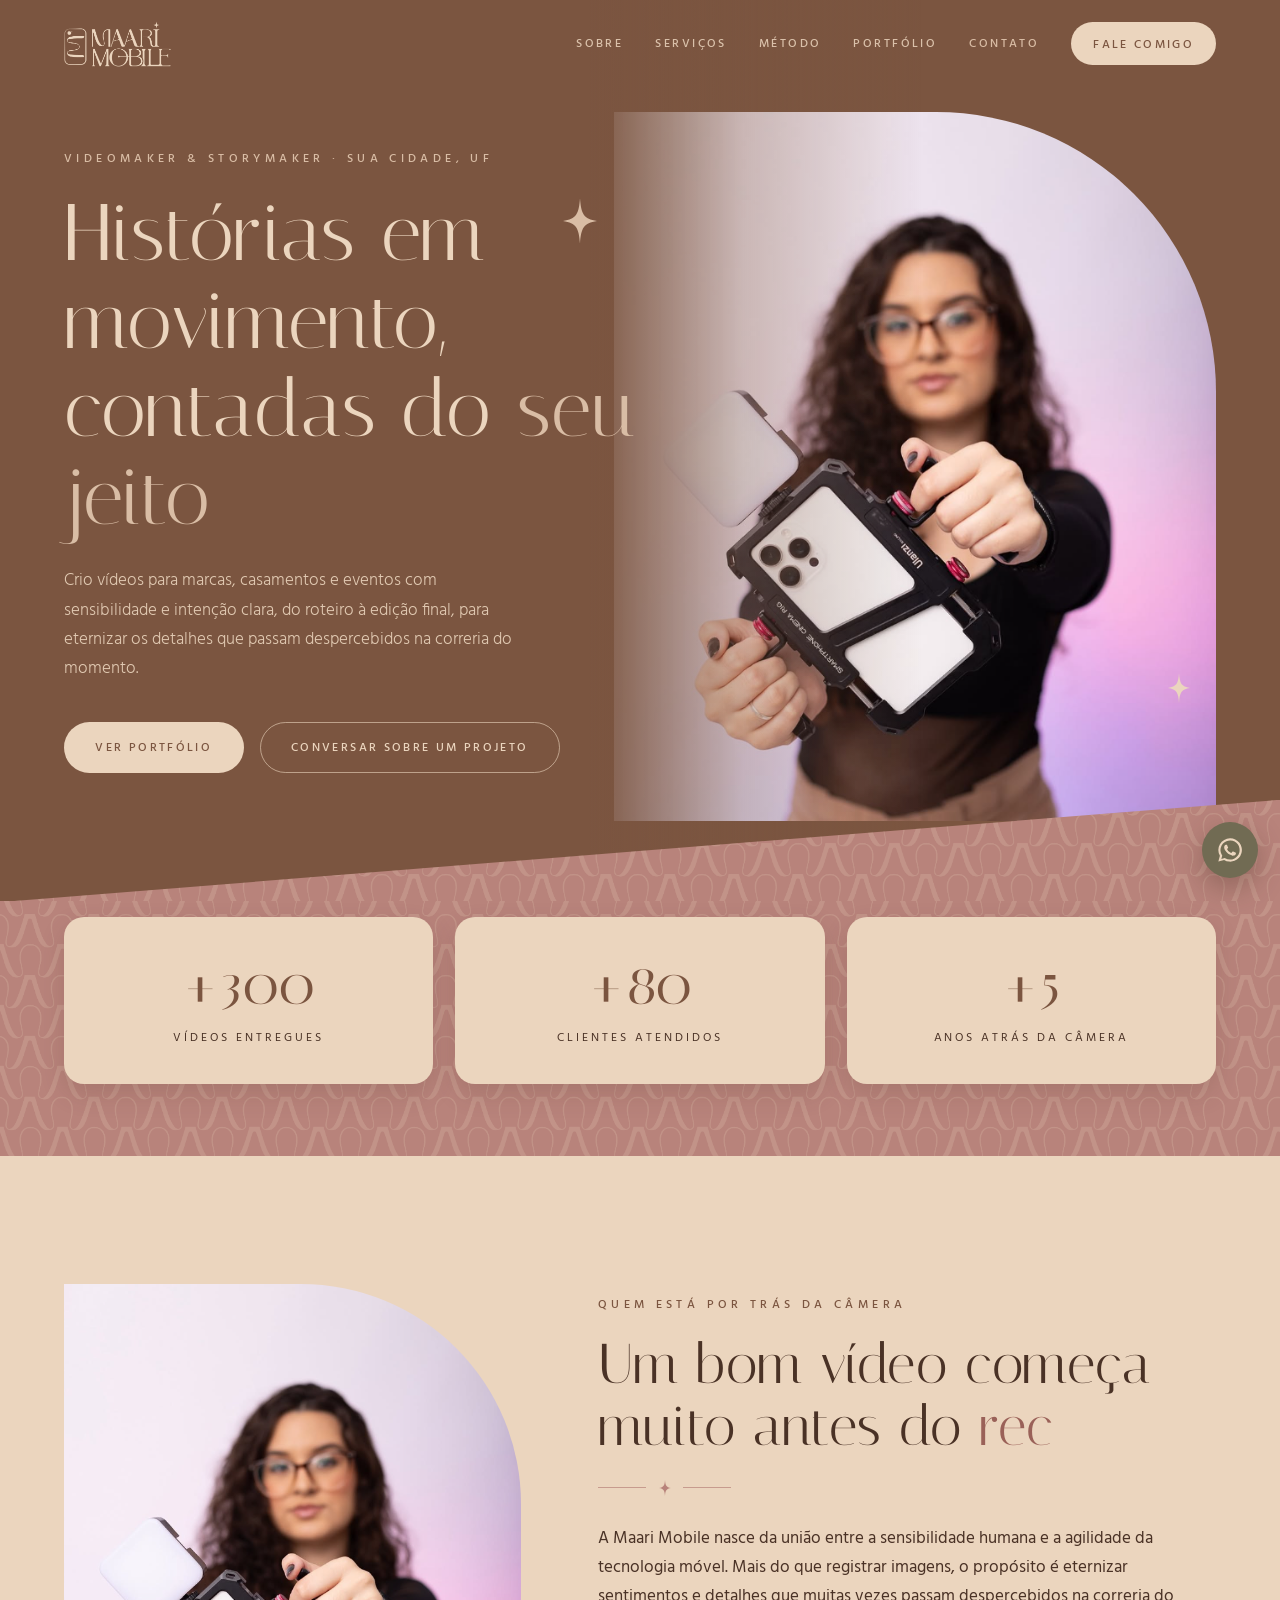
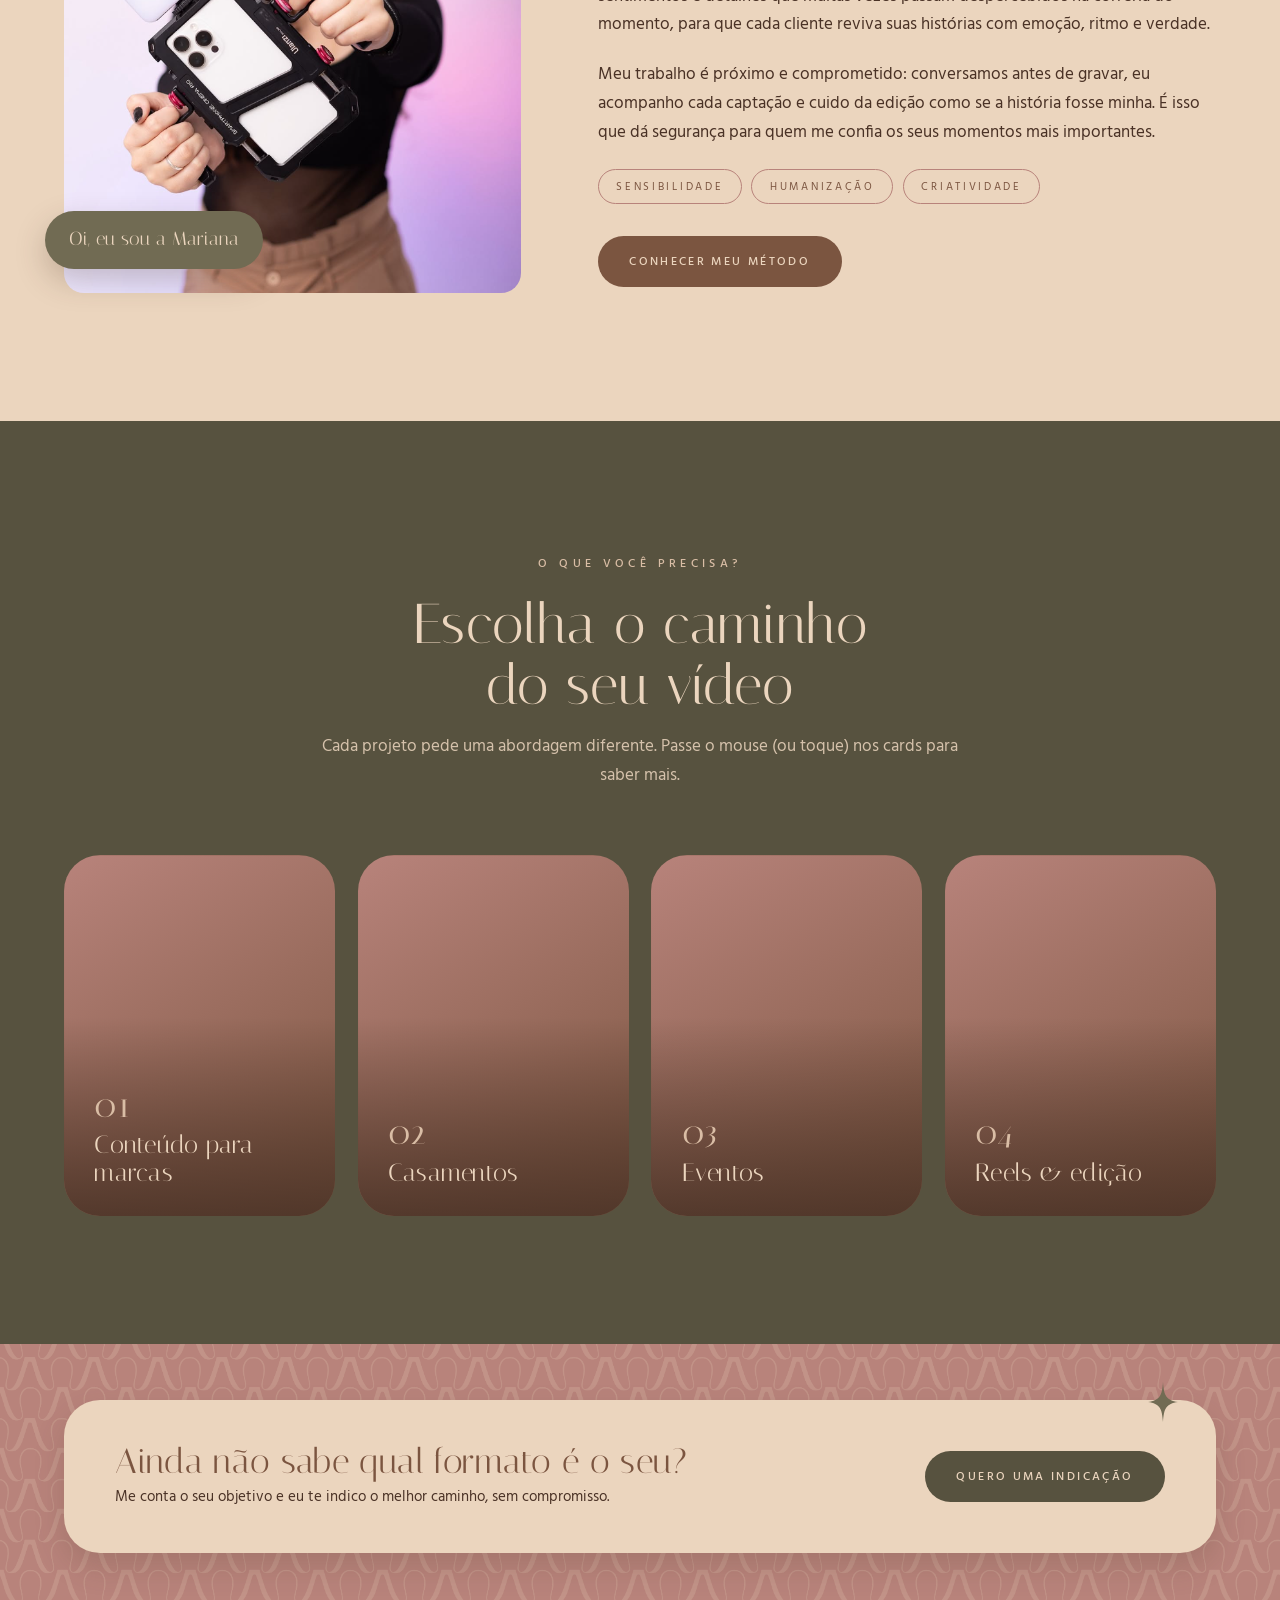
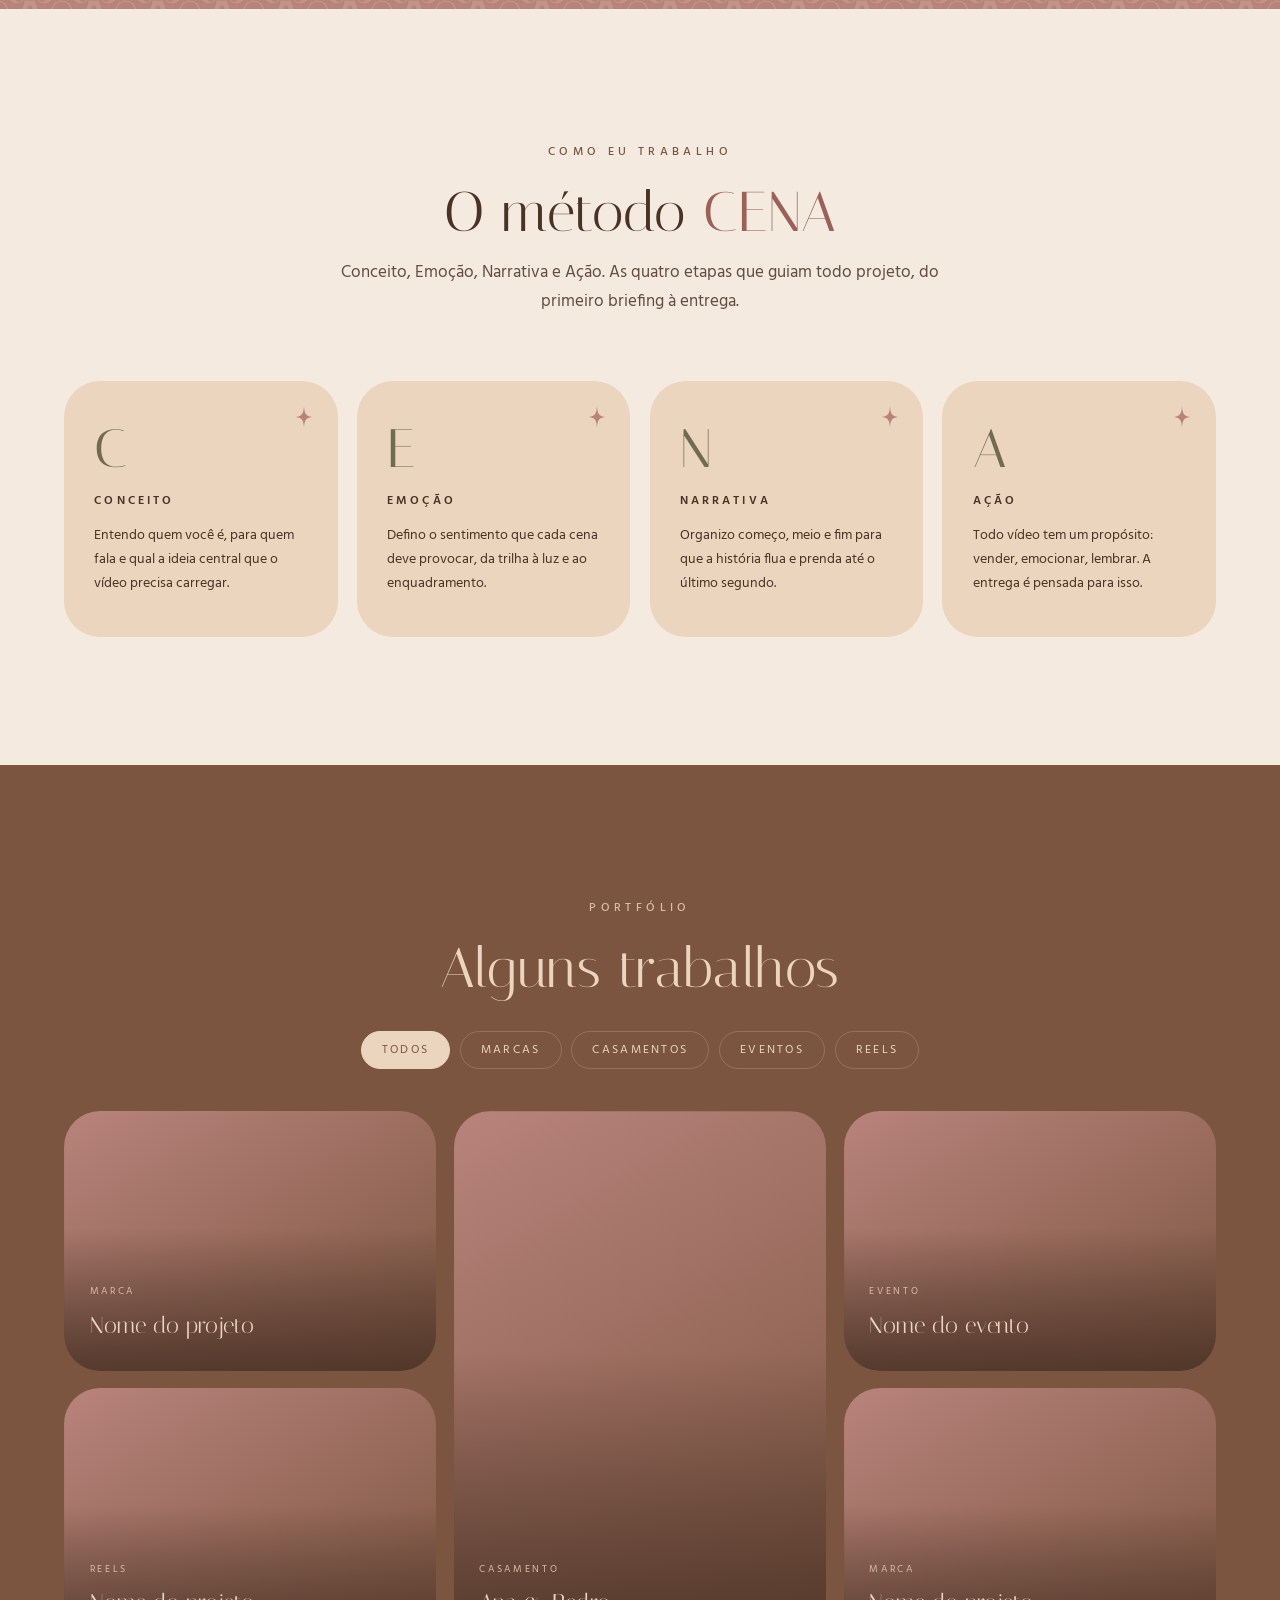
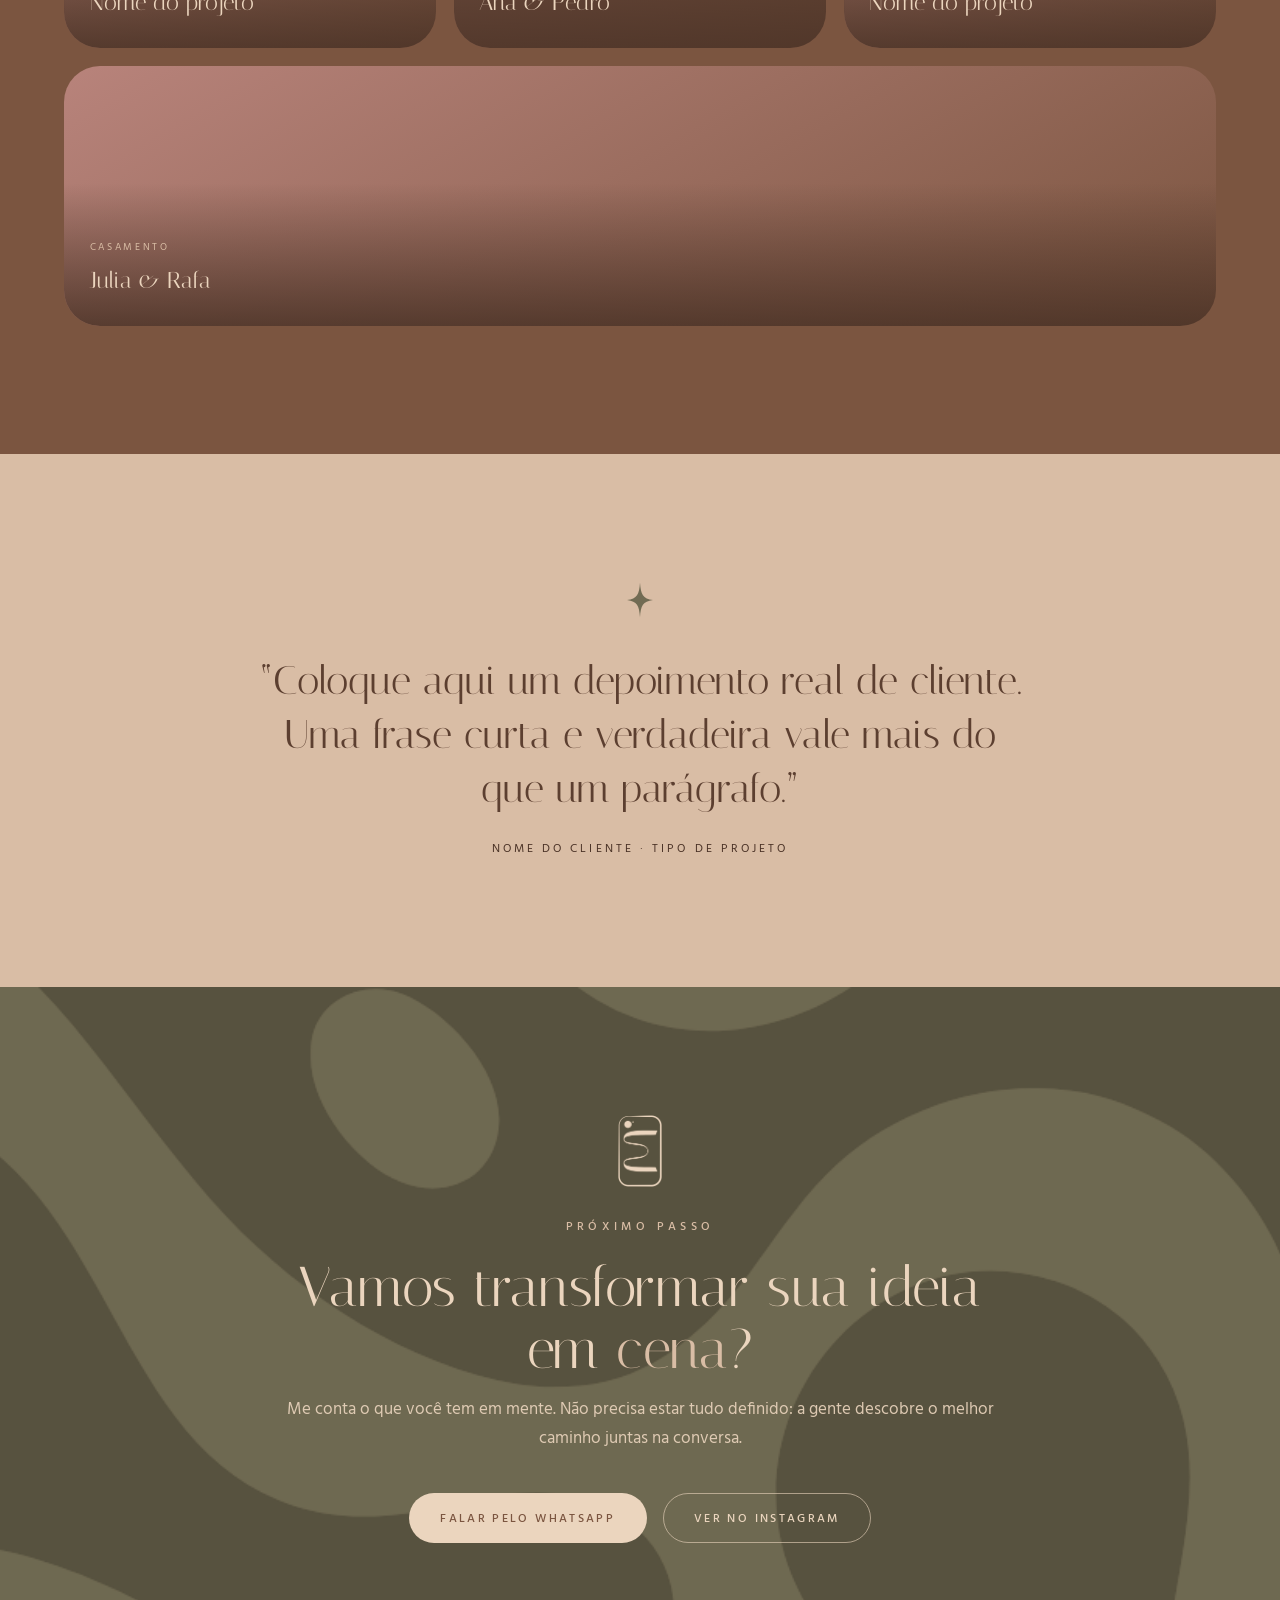
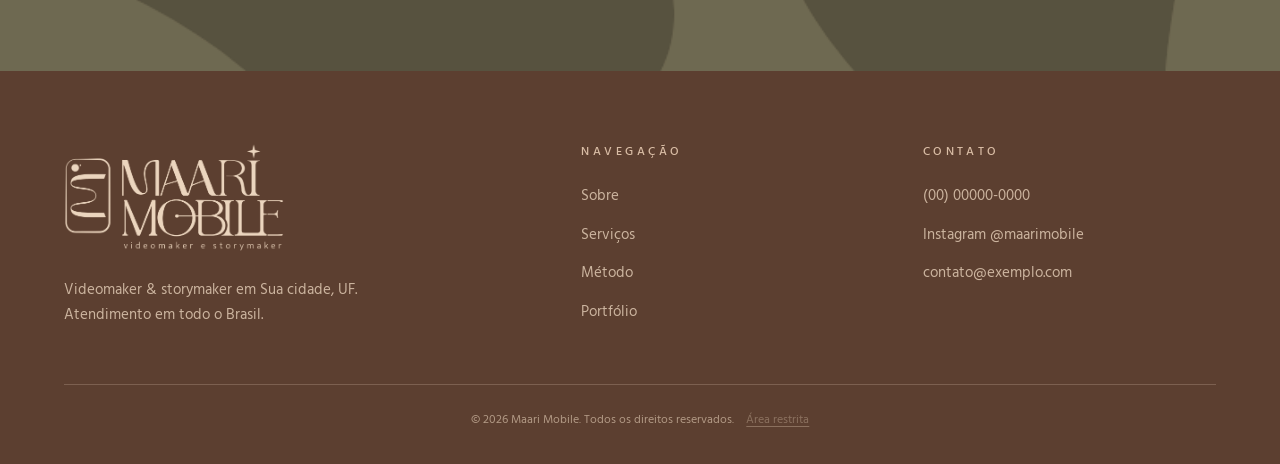
==== commit 7f82ba95: "feat: adiciona painel /admin para gerenciar vídeos e fotos - Cria área de login (Supabase Auth) com " ====
--- a/index.html
+++ b/index.html
@@ -17,7 +17,8 @@
 
 <!-- ============ CONFIGURAÇÃO RÁPIDA ============
   WhatsApp: troque o número em js/main.js (const WHATSAPP)
-  Fotos: coloque os arquivos na pasta /fotos com os nomes usados abaixo
+  Vídeos e fotos: pelo painel em /admin (veja o README). Sem painel conectado,
+  valem as fotos da pasta /fotos com os nomes usados abaixo
   Identidade visual (logos, padrão, textura): pasta /marca
   ============================================== -->
 
@@ -41,7 +42,7 @@
 
 <!-- HERO -->
 <header class="hero" id="inicio">
-  <div class="hero-bg foto" data-img="fotos/mariana.png"></div>
+  <div class="hero-bg foto" data-slot="hero" data-img="fotos/mariana.png"></div>
   <svg class="estrela hero-estrela e1" aria-hidden="true"><use href="#estrela"/></svg>
   <svg class="estrela hero-estrela e2" aria-hidden="true"><use href="#estrela"/></svg>
   <div class="hero-conteudo reveal">
@@ -66,7 +67,7 @@
 <!-- SOBRE -->
 <section class="secao secao-creme" id="sobre">
   <div class="container sobre">
-    <div class="sobre-foto foto reveal" data-img="fotos/mariana.png"><span class="sobre-tag">Oi, eu sou a Mariana</span></div>
+    <div class="sobre-foto foto reveal" data-slot="sobre" data-img="fotos/mariana.png"><span class="sobre-tag">Oi, eu sou a Mariana</span></div>
     <div class="sobre-texto reveal">
       <span class="label escuro">Quem está por trás da câmera</span>
       <h2>Um bom vídeo começa muito antes do <em>rec</em></h2>
@@ -93,7 +94,7 @@
     </div>
     <div class="cards">
       <a class="card reveal" href="#portfolio" data-filtro="marcas">
-        <div class="card-img foto" data-img="fotos/servico-marcas.jpg"></div>
+        <div class="card-img foto" data-slot="servico-marcas" data-img="fotos/servico-marcas.jpg"></div>
         <div class="card-conteudo">
           <div class="card-num">01</div>
           <h3>Conteúdo para marcas</h3>
@@ -104,7 +105,7 @@
         </div>
       </a>
       <a class="card reveal" href="#portfolio" data-filtro="casamentos">
-        <div class="card-img foto" data-img="fotos/servico-casamentos.jpg"></div>
+        <div class="card-img foto" data-slot="servico-casamentos" data-img="fotos/servico-casamentos.jpg"></div>
         <div class="card-conteudo">
           <div class="card-num">02</div>
           <h3>Casamentos</h3>
@@ -115,7 +116,7 @@
         </div>
       </a>
       <a class="card reveal" href="#portfolio" data-filtro="eventos">
-        <div class="card-img foto" data-img="fotos/servico-eventos.jpg"></div>
+        <div class="card-img foto" data-slot="servico-eventos" data-img="fotos/servico-eventos.jpg"></div>
         <div class="card-conteudo">
           <div class="card-num">03</div>
           <h3>Eventos</h3>
@@ -126,7 +127,7 @@
         </div>
       </a>
       <a class="card reveal" href="#portfolio" data-filtro="reels">
-        <div class="card-img foto" data-img="fotos/servico-reels.jpg"></div>
+        <div class="card-img foto" data-slot="servico-reels" data-img="fotos/servico-reels.jpg"></div>
         <div class="card-conteudo">
           <div class="card-num">04</div>
           <h3>Reels &amp; edição</h3>
@@ -183,14 +184,14 @@
       <button class="filtro" data-filtro="eventos">Eventos</button>
       <button class="filtro" data-filtro="reels">Reels</button>
     </div>
-    <!-- Para cada vídeo: data-video = link de incorporação do YouTube/Vimeo (ex.: https://www.youtube.com/embed/ID) -->
+    <!-- Os trabalhos vêm do painel (/admin). Estes abaixo só aparecem enquanto o painel estiver vazio ou desconectado. -->
     <div class="galeria">
-      <button class="item foto reveal" data-cat="marcas" data-video="" data-img="fotos/trabalho-1.jpg"><span class="item-info"><small>Marca</small>Nome do projeto</span><span class="play"></span></button>
-      <button class="item item-alto foto reveal" data-cat="casamentos" data-video="" data-img="fotos/trabalho-2.jpg"><span class="item-info"><small>Casamento</small>Ana &amp; Pedro</span><span class="play"></span></button>
-      <button class="item foto reveal" data-cat="eventos" data-video="" data-img="fotos/trabalho-3.jpg"><span class="item-info"><small>Evento</small>Nome do evento</span><span class="play"></span></button>
-      <button class="item foto reveal" data-cat="reels" data-video="" data-img="fotos/trabalho-4.jpg"><span class="item-info"><small>Reels</small>Nome do projeto</span><span class="play"></span></button>
-      <button class="item foto reveal" data-cat="marcas" data-video="" data-img="fotos/trabalho-5.jpg"><span class="item-info"><small>Marca</small>Nome do projeto</span><span class="play"></span></button>
-      <button class="item item-largo foto reveal" data-cat="casamentos" data-video="" data-img="fotos/trabalho-6.jpg"><span class="item-info"><small>Casamento</small>Julia &amp; Rafa</span><span class="play"></span></button>
+      <button type="button" class="item foto reveal" data-cat="marcas" data-video="" data-img="fotos/trabalho-1.jpg"><span class="item-info"><small>Marca</small>Nome do projeto</span><span class="play"></span></button>
+      <button type="button" class="item item-alto foto reveal" data-cat="casamentos" data-video="" data-img="fotos/trabalho-2.jpg"><span class="item-info"><small>Casamento</small>Ana &amp; Pedro</span><span class="play"></span></button>
+      <button type="button" class="item foto reveal" data-cat="eventos" data-video="" data-img="fotos/trabalho-3.jpg"><span class="item-info"><small>Evento</small>Nome do evento</span><span class="play"></span></button>
+      <button type="button" class="item foto reveal" data-cat="reels" data-video="" data-img="fotos/trabalho-4.jpg"><span class="item-info"><small>Reels</small>Nome do projeto</span><span class="play"></span></button>
+      <button type="button" class="item foto reveal" data-cat="marcas" data-video="" data-img="fotos/trabalho-5.jpg"><span class="item-info"><small>Marca</small>Nome do projeto</span><span class="play"></span></button>
+      <button type="button" class="item item-largo foto reveal" data-cat="casamentos" data-video="" data-img="fotos/trabalho-6.jpg"><span class="item-info"><small>Casamento</small>Julia &amp; Rafa</span><span class="play"></span></button>
     </div>
   </div>
 </section>
@@ -244,7 +245,7 @@
       </ul>
     </div>
   </div>
-  <div class="footer-bottom">© <span id="ano">2026</span> Maari Mobile. Todos os direitos reservados.</div>
+  <div class="footer-bottom">© <span id="ano">2026</span> Maari Mobile. Todos os direitos reservados. <a class="footer-admin" href="admin/" rel="nofollow">Área restrita</a></div>
 </footer>
 
 <a href="#" class="whats" data-wa="Oi Mariana, vim pelo site e queria conversar" aria-label="Falar no WhatsApp">
@@ -257,6 +258,8 @@
   <div class="modal-video" id="modalVideo"></div>
 </div>
 
+<script src="js/config.js"></script>
+<script src="js/midia.js"></script>
 <script src="js/main.js"></script>
 </body>
 </html>
--- a/css/style.css
+++ b/css/style.css
@@ -219,6 +219,13 @@
 .modal.aberto { display: flex; }
 .modal-video { width: min(1000px, 100%); aspect-ratio: 16 / 9; background: #000; border-radius: var(--raio); overflow: hidden; display: grid; place-items: center; color: rgba(235, 213, 190, 0.8); text-align: center; padding: 1rem; }
 .modal-video iframe { width: 100%; height: 100%; border: 0; }
+.modal-video.vertical { width: auto; height: min(86vh, 860px); max-width: 100%; aspect-ratio: 9 / 16; padding: 0; }
+.modal-video.instagram { width: min(440px, 100%); height: min(86vh, 820px); aspect-ratio: auto; background: #fff; padding: 0; }
+.modal-video.solto { width: auto; aspect-ratio: auto; background: transparent; padding: 0; }
+.modal-video.solto video, .modal-video.solto img { display: block; max-width: min(1000px, 90vw); max-height: 86vh; width: auto; height: auto; border-radius: var(--raio); background: #000; }
+.item-foto { cursor: zoom-in; }
+.footer-admin { margin-left: 0.6rem; opacity: 0.55; text-decoration: underline; text-underline-offset: 3px; transition: opacity var(--t); }
+.footer-admin:hover { opacity: 1; }
 .modal-fechar { position: absolute; top: 1.2rem; right: 1.6rem; font-size: 2.4rem; line-height: 1; color: var(--creme); }
 
 /* ===== Animação de entrada ===== */
